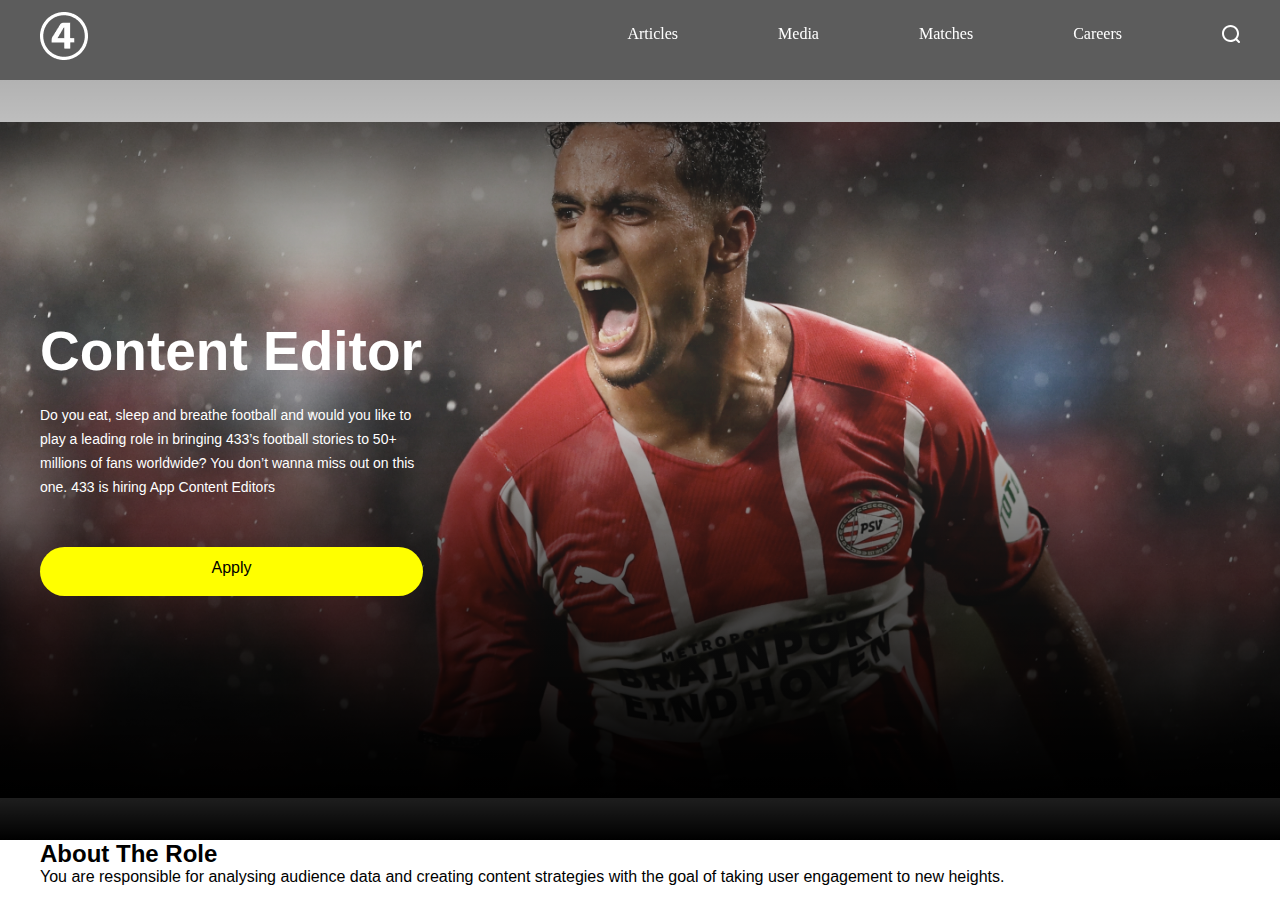
==== index.html @ 7108ecec "Add files via upload" ====
<!DOCTYPE html>
<html lang="en">
<head>
    <meta charset="UTF-8">
    <meta http-equiv="X-UA-Compatible" content="IE=edge">
    <meta name="viewport" content="width=device-width, initial-scale=1.0">
    <title>433 Content Creator Position</title>
    <link rel="stylesheet" href="style.css">
</head>
<body>

    <div class="search-box">
        <input type="text" placeholder="Search here...">
    </div>
    
    <div class="nav-container">
        <div class="wrapper">
            <nav>
                <div class="logo">
                    <img src="images/Logo.png" alt="">
                </div>

                <ul class="nav-items">
                    <li>
                        <a href="#">Articles</a>
                    </li>
                    <li>
                        <a href="#">Media</a>
                    </li>
                    <li>
                        <a href="#">Matches</a>
                    </li>
                    <li>
                        <a href="#">Careers</a>
                    </li>
                    <li>
                        <a class="nav-btn-container" href="#">
                            <img class="search-btn" src="images/search icon.svg" alt="">
                        </a>
                    </li>
                </ul>
            </nav>
        </div>
    </div>

    <div class="header-container">
        <div class="wrapper">
            <head>
                <div class="hero-content">
                    <h1>Content Editor</h1>
                    <p>
                        Do you eat, sleep and breathe football and would you like to
                         play a leading role in bringing 433’s football stories to 50+ millions of
                          fans worldwide? You don’t wanna miss out on this one.
                           433 is hiring App Content Editors
                    </p>
                    <a href="#">
                        Apply
                    </a>
                </div>
                
            </head>
        </div>
    </div>

    <div class="about-contaier">
        <div class="wrapper">
            <head>
                <div class="about-content">
                    <h2>About The Role</h2>
                    <p>You are responsible for analysing audience data and creating content strategies with the goal of taking user engagement to new heights.</p>
                </div>
            </head>
        </div>

    </div>
    <script src="main.js"></script>
</body>
</html>
---- style.css ----
*   {
    box-sizing: border-box;
    margin: 0;
}

body {
    font-family: 'Poppins', sans-serif;
}

/* Navigation */

.nav-container {
    background: rgba(0, 0, 0, 0.64);
    backdrop-filter: blur(20px);
    height: 80px;
}

.wrapper {
    width: 1200px;
    margin: 0 auto;
}

nav {
display: flex;
align-items: center;
justify-content: space-between;
height: 72px;
}

nav ul {
    display: flex;

}

nav .logo {
    width: 48px;
    height: 48px;
}

.nav-items li {
    list-style: none;
    margin-right: 100px;
}

.nav-items li:nth-last-of-type(1) {
    margin: 0;
}

.nav-items li a {
    color: #FFFFFF;
    font-size: 16px;
    font-family: 'Poppins';
    text-decoration: none;
}

/*Header */

.header-container {
    background: linear-gradient(180deg, rgba(0, 0, 0, 0.3) 0%, rgba(0, 0, 0, 0) 36.46%, rgba(0, 0, 0, 0.58) 80.21%, #000000 100%), url(images/Hero\ Background.png);
    background-repeat: no-repeat;
    background-position: center;
    background-size: contain;
    display: flex;
    height: 760px;
    align-items: center;

}

.header-container {
    display:flex ;
    align-items: center;
    justify-content: space-between;
}

.hero-content h1 {
    color: #FFFFFF;
    font-weight: 800;
    font-size: 55px;
    line-height: 100%; 
    margin-bottom: 24px ;
}

.hero-content p {
    font-size: 14px;
    line-height: 24px;
    color: #FFFFFF;
    width: 392px;
    margin-bottom: 48px ;
}

.hero-content a {
    color: #000000;
    font-size: 16px;
    text-decoration: none;
    text-align: center;
    background: #FFFF00;
    border-radius: 64px;
    padding: 12px 48px;
    display: inline-block;
    transition: 300ms;
    width: 383px;
    height: 49px;
}

.hero-content a:hover {
    transform: translateY(-8px) ;
}

/* Hidden Items */

.search-box {
    display: none;
}
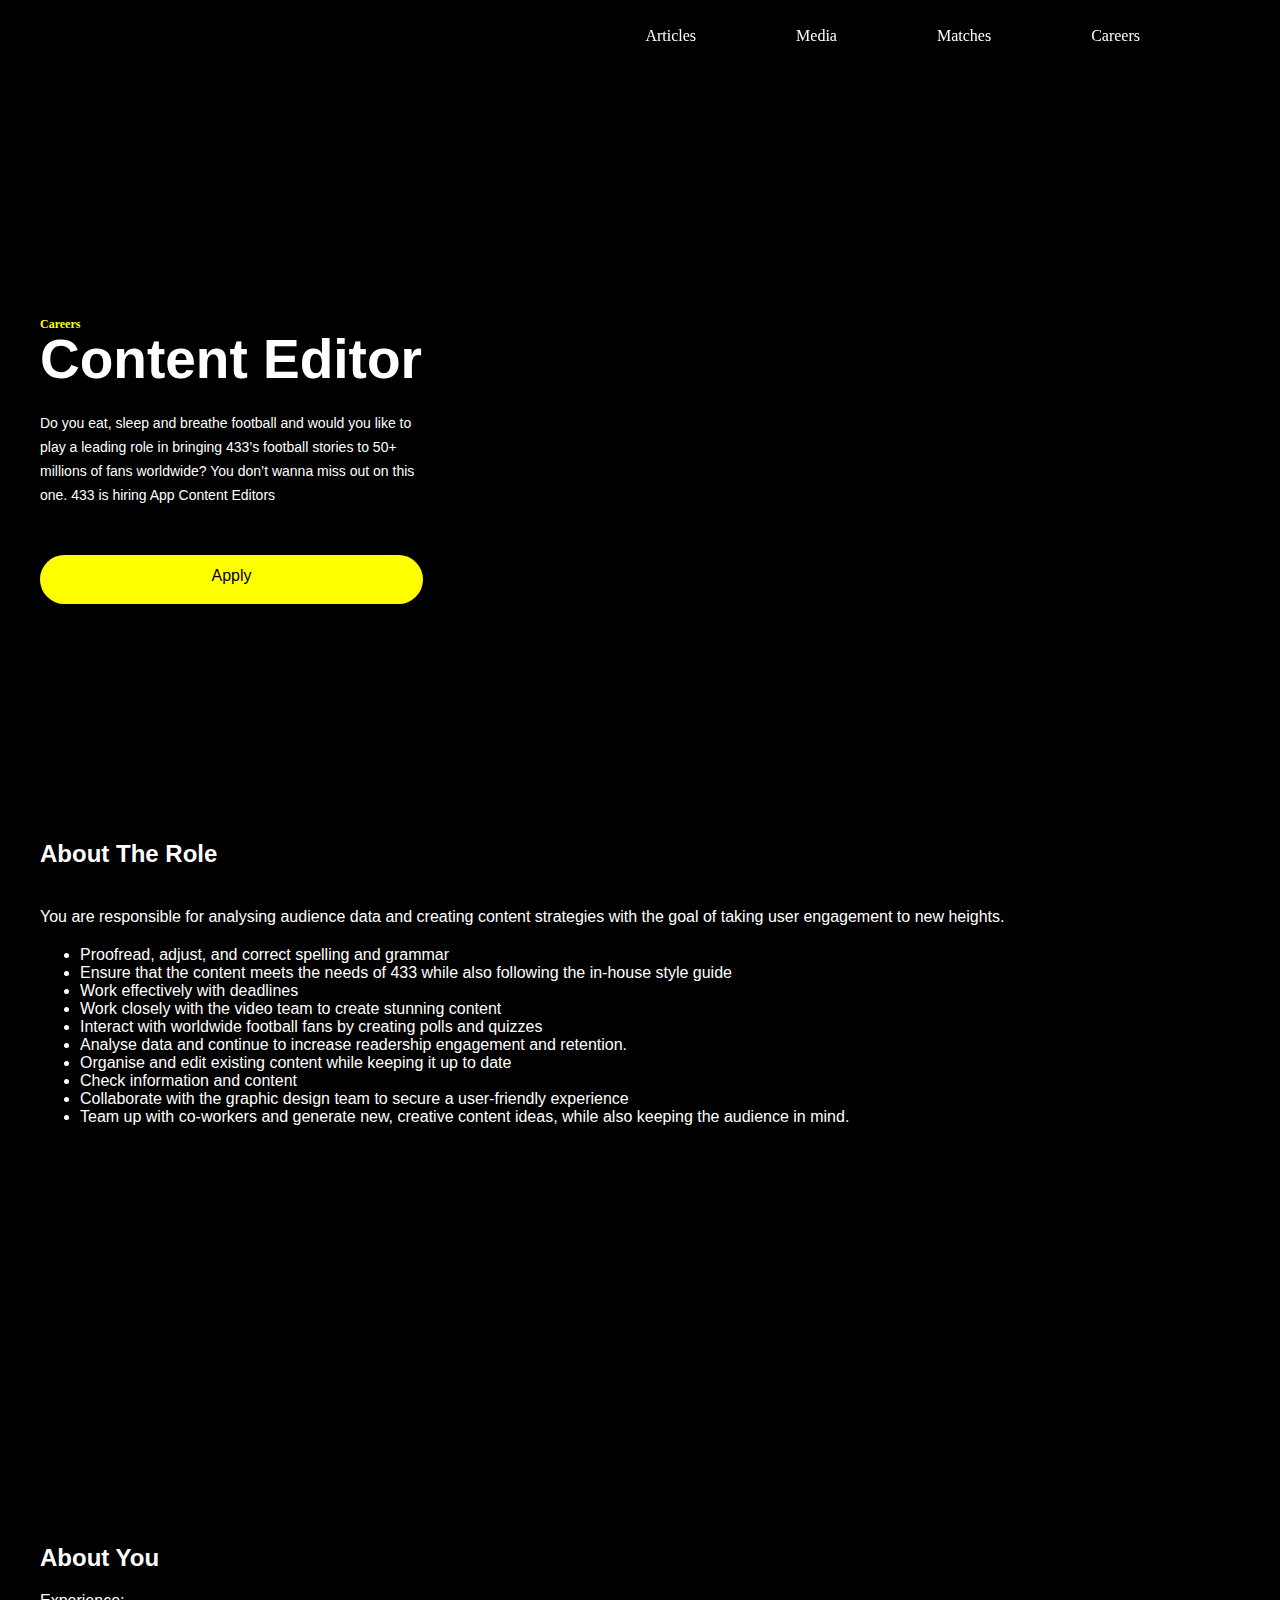
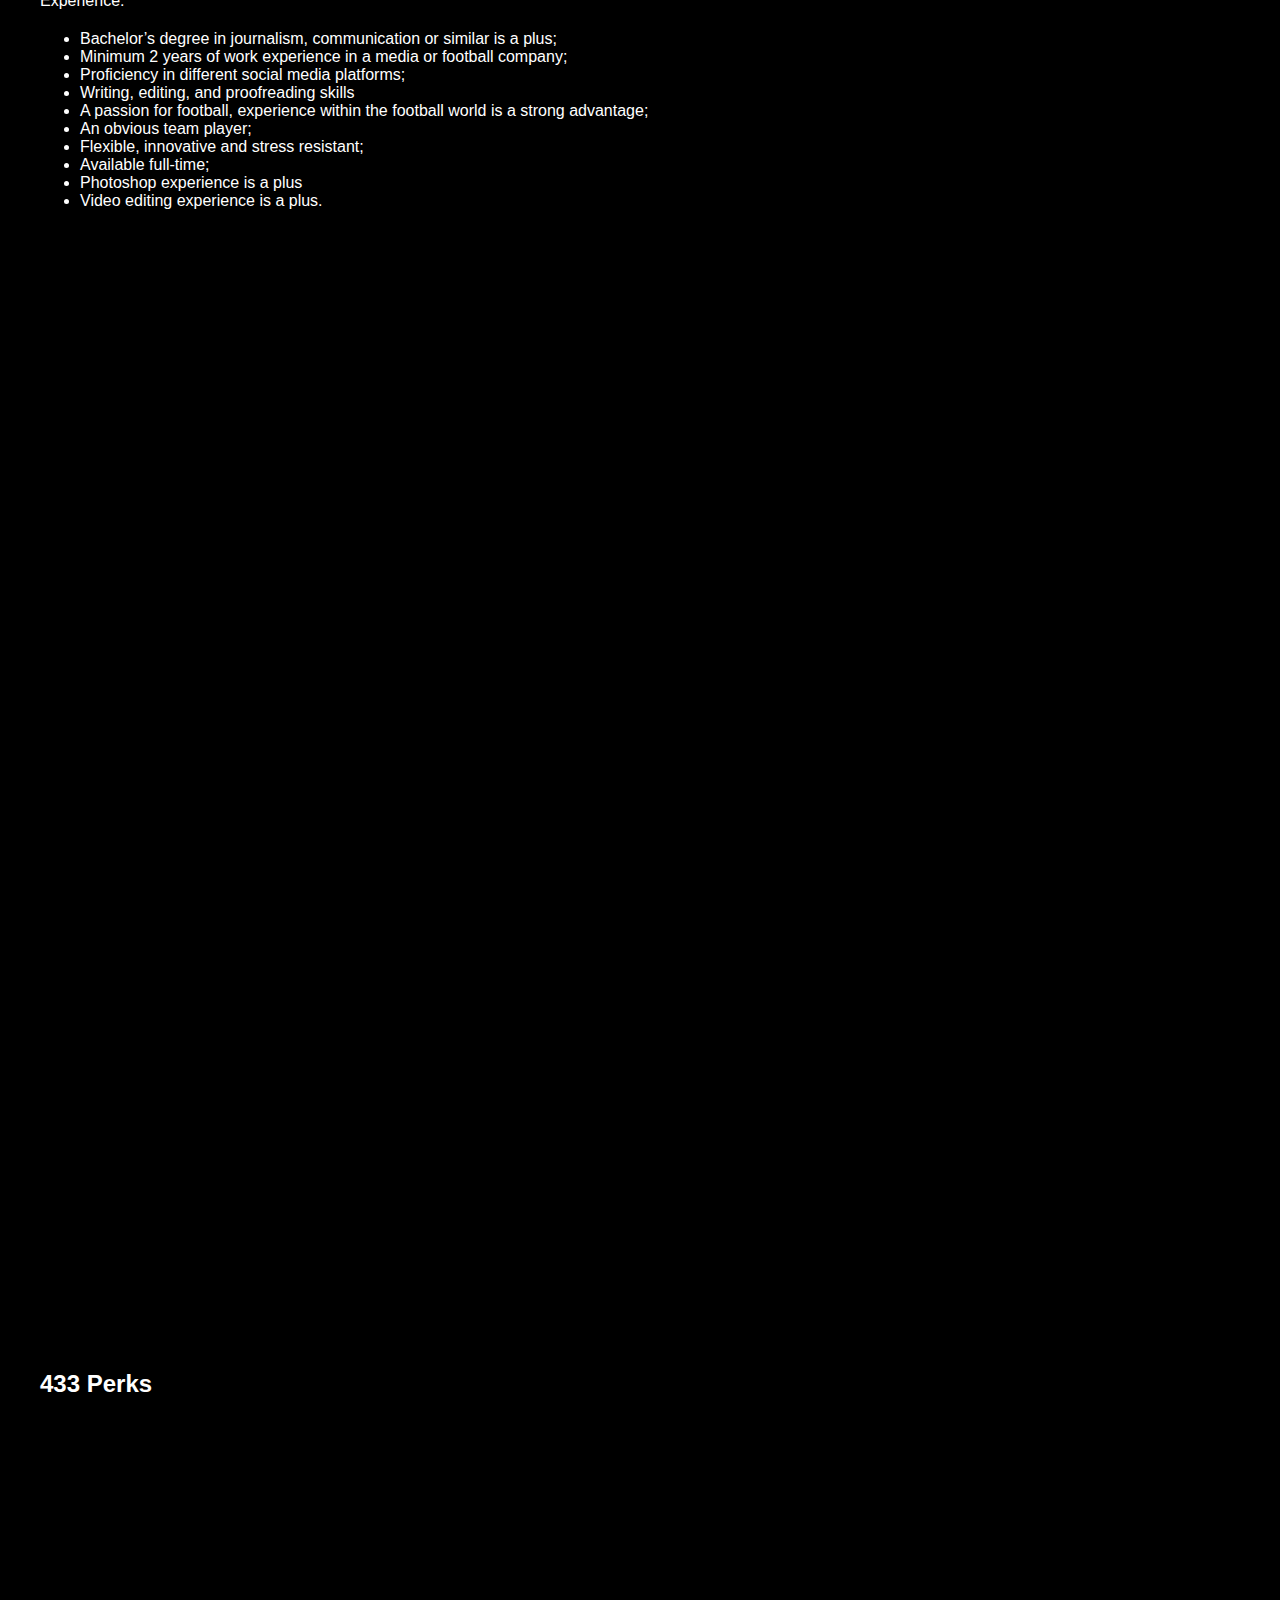
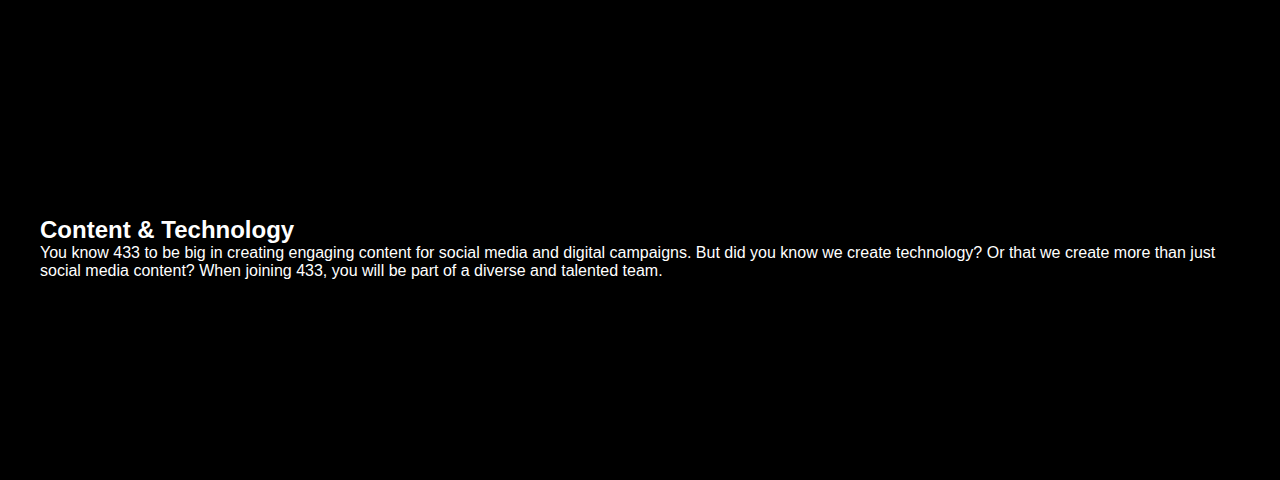
==== commit 71c88aae: "Add files via upload" ====
--- a/index.html
+++ b/index.html
@@ -18,6 +18,7 @@
             <nav>
                 <div class="logo">
                     <img src="images/Logo.png" alt="">
+                    
                 </div>
 
                 <ul class="nav-items">
@@ -31,7 +32,7 @@
                         <a href="#">Matches</a>
                     </li>
                     <li>
-                        <a href="#">Careers</a>
+                        <a href="https://by433.recruitee.com/">Careers</a>
                     </li>
                     <li>
                         <a class="nav-btn-container" href="#">
@@ -47,6 +48,7 @@
         <div class="wrapper">
             <head>
                 <div class="hero-content">
+                    <h2>Careers</h2>
                     <h1>Content Editor</h1>
                     <p>
                         Do you eat, sleep and breathe football and would you like to
@@ -69,11 +71,76 @@
                 <div class="about-content">
                     <h2>About The Role</h2>
                     <p>You are responsible for analysing audience data and creating content strategies with the goal of taking user engagement to new heights.</p>
+                    <ul>
+                        <li>Proofread, adjust, and correct spelling and grammar</li>
+                        <li>Ensure that the content meets the needs of 433 while also following the in-house style guide</li>
+                        <li>Work effectively with deadlines</li>
+                        <li>Work closely with the video team to create stunning content</li>
+                        <li>Interact with worldwide football fans by creating polls and quizzes</li>
+                        <li>Analyse data and continue to increase readership engagement and retention.</li>
+                        <li>Organise and edit existing content while keeping it up to date</li>
+                        <li>Check information and content</li>
+                        <li>Collaborate with the graphic design team to secure a user-friendly experience</li>
+                        <li>Team up with co-workers and generate new, creative content ideas, while also keeping the audience in mind.</li>
+                    </ul>
+
                 </div>
             </head>
         </div>
+    </div>
 
+    <div class="picture-container">
+        <div class="wrapper">
+            <div class="picture1">
+                <img src="images/Group 39.png" alt="">
+            </div>
+        </div>
     </div>
+
+    <div class="aboutyou-container">
+        <div class="wrapper">
+            <head>
+                <div class="aboutyou-content">
+                    <h2>About You</h2>
+                    <p>Experience: </p>
+                    <ul>
+                        <li>Bachelor’s degree in journalism, communication or similar is a plus;</li>
+                        <li>Minimum 2 years of work experience in a media or football company;</li>
+                        <li>Proficiency in different social media platforms;</li>
+                        <li>Writing, editing, and proofreading skills</li>
+                        <li>A passion for football, experience within the football world is a strong advantage;</li>
+                        <li>An obvious team player;</li>
+                        <li>Flexible, innovative and stress resistant;</li>
+                        <li>Available full-time;</li>
+                        <li>Photoshop experience is a plus</li>
+                        <li>Video editing experience is a plus.</li>
+                    </ul>
+                </div>
+            </head>
+        </div>
+    </div>
+
+    <div class="picture-container2"> </div>
+
+    <div class="perks-container">
+       <div class="wrapper">
+        <div class="perks-content">
+            <h2>433 Perks</h2>
+        </div>
+
+        <img src="images/perks.png" alt="">
+       </div>
+    </div>
+
+    <div class="technology-container">
+        <div class="wrapper">
+         <div class="technology-content">
+             <h2>Content & Technology</h2>
+             <p>You know 433 to be big in creating engaging content for social media and digital campaigns. But did you know we create technology? Or that we create more than just social media content? When joining 433, you will be part of a diverse and talented team.</p>
+         </div>
+        </div>
+     </div>
+
     <script src="main.js"></script>
 </body>
 </html>--- a/style.css
+++ b/style.css
@@ -5,6 +5,7 @@
 
 body {
     font-family: 'Poppins', sans-serif;
+    background-color: #000000;
 }
 
 /* Navigation */
@@ -18,6 +19,7 @@
 .wrapper {
     width: 1200px;
     margin: 0 auto;
+    align-items: center;
 }
 
 nav {
@@ -87,6 +89,19 @@
     width: 392px;
     margin-bottom: 48px ;
 }
+
+.hero-content h2 {
+    font-family: 'Poppins';
+    font-style: normal;
+    font-weight: 700;
+    font-size: 12px;
+    line-height: 16px;
+    color: #FFFF00;
+    flex: none;
+    order: 1;
+    align-self: stretch;
+}
+
 
 .hero-content a {
     color: #000000;
@@ -112,3 +127,96 @@
     display: none;
 }
 
+/* About section */
+
+.about-content {
+    align-items: center;
+    color: #FFFFFF;
+    flex: none;
+    order: 1;
+    align-self: stretch;
+}
+
+.about-content h2{
+    margin-bottom: 40px;
+    margin: top 20px; ;
+}
+
+.about-content p{
+    margin-bottom: 20px;
+}
+
+.about-content ul{
+    margin-bottom: 200px;
+}
+
+/* Pictures */
+
+.picture-container{
+    background-color: #000000;
+}
+.picture-container picture1{
+    position: absolute;
+    left: 222px;
+    top: 1620px;
+    border-radius: 10px;
+    margin-top: 400px;
+    align-items: center;
+    margin-bottom: 400px;
+}
+
+.picture-container2 {
+    background: linear-gradient(180deg, rgba(0, 0, 0, 0.3) 0%, rgba(0, 0, 0, 0) 36.46%, rgba(0, 0, 0, 0.58) 80.21%, #000000 100%), url(images/weare433.png);
+    background-repeat: no-repeat;
+    background-position: center;
+    background-size: contain;
+    display: flex;
+    height: 760px;
+    align-items: center;
+
+}
+
+
+/* About You section */
+
+.aboutyou-content {
+    margin-top: 200px;
+    align-items: center;
+    color: #FFFFFF;
+    flex: none;
+    order: 1;
+    align-self: stretch;
+    margin-bottom: 200px;
+}
+
+.aboutyou-content h2 {
+    margin-bottom: 20px;
+
+}
+
+.aboutyou-content p{
+    margin-bottom: 20px;
+
+}
+
+/* 433 Perks section */
+
+.perks-content {
+    align-items: center;
+    color: #FFFFFF;
+    margin-top: 200px;
+    flex: none;
+    margin-bottom: 200px;
+}
+
+/* 433 Perks section */
+
+.technology-content {
+    margin-top: 200px;
+    align-items: center;
+    color: #FFFFFF;
+    flex: none;
+    order: 1;
+    align-self: stretch;
+    margin-bottom: 200px;
+}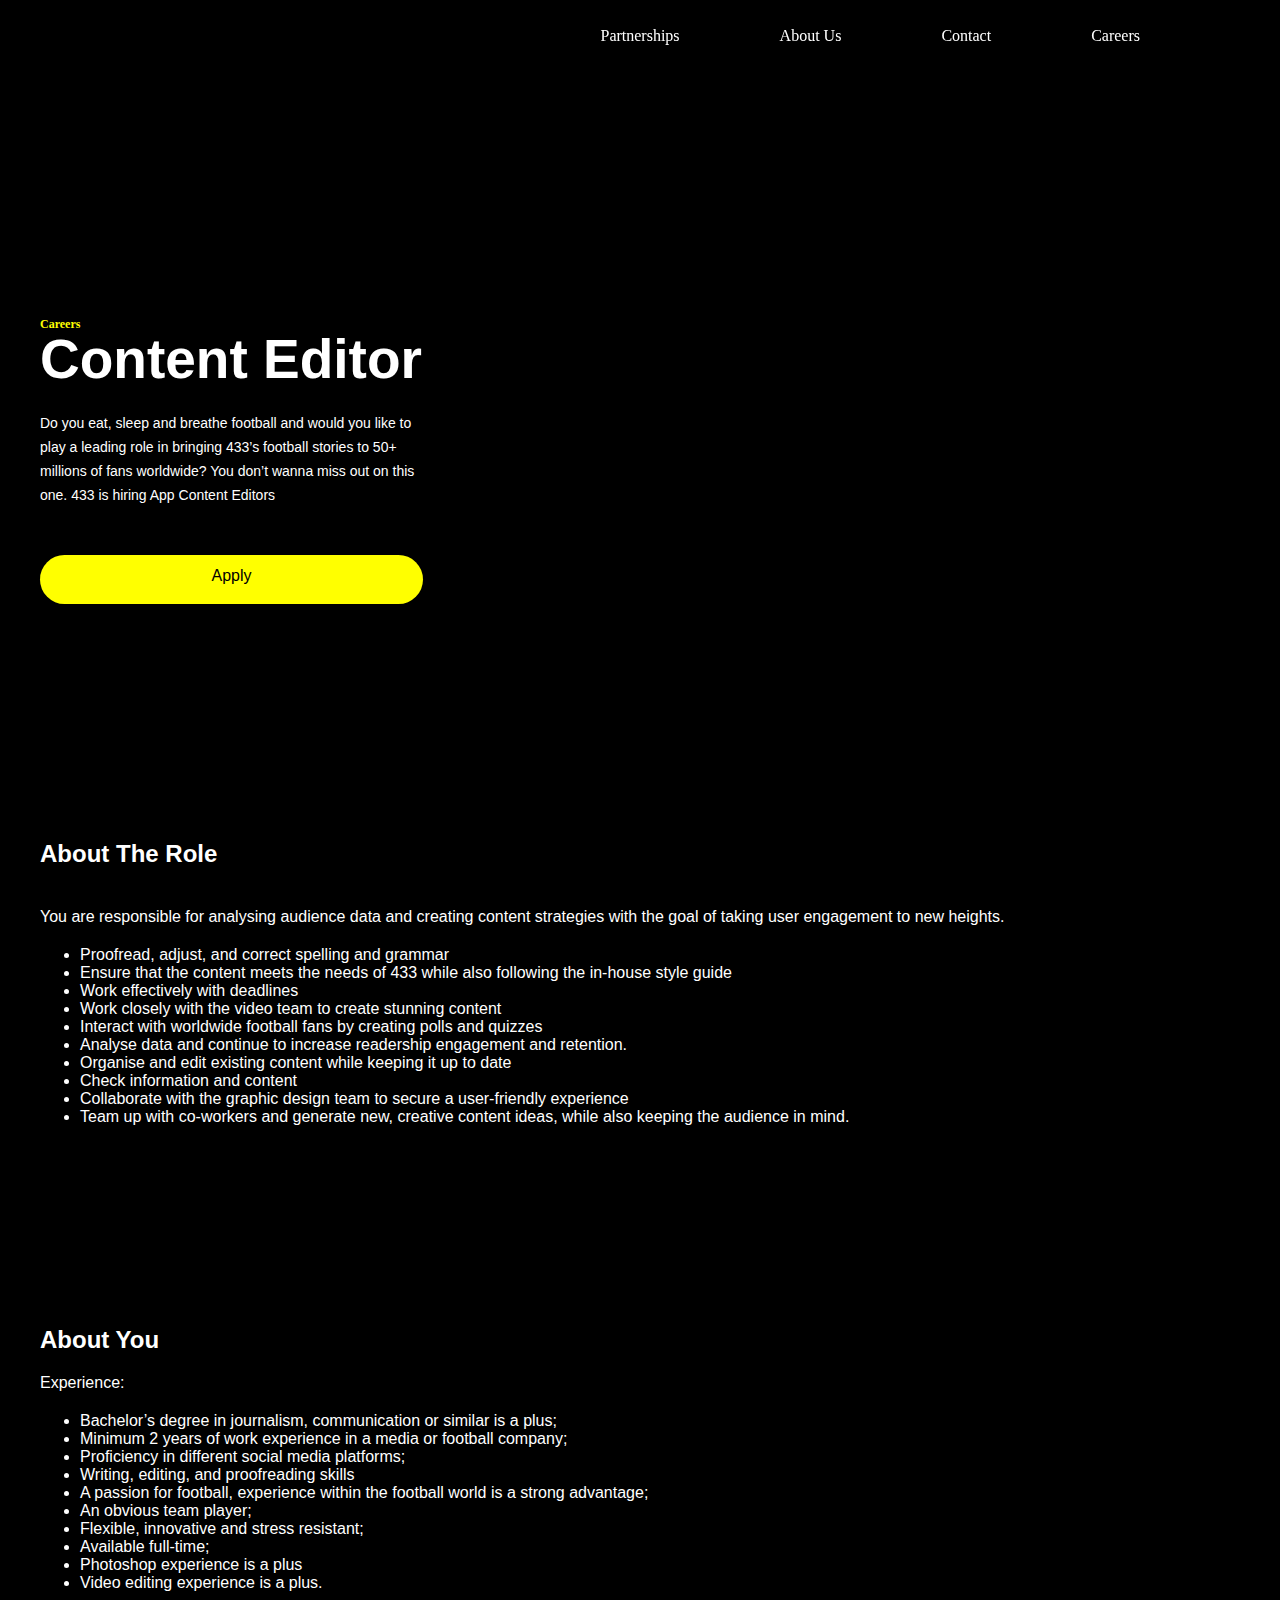
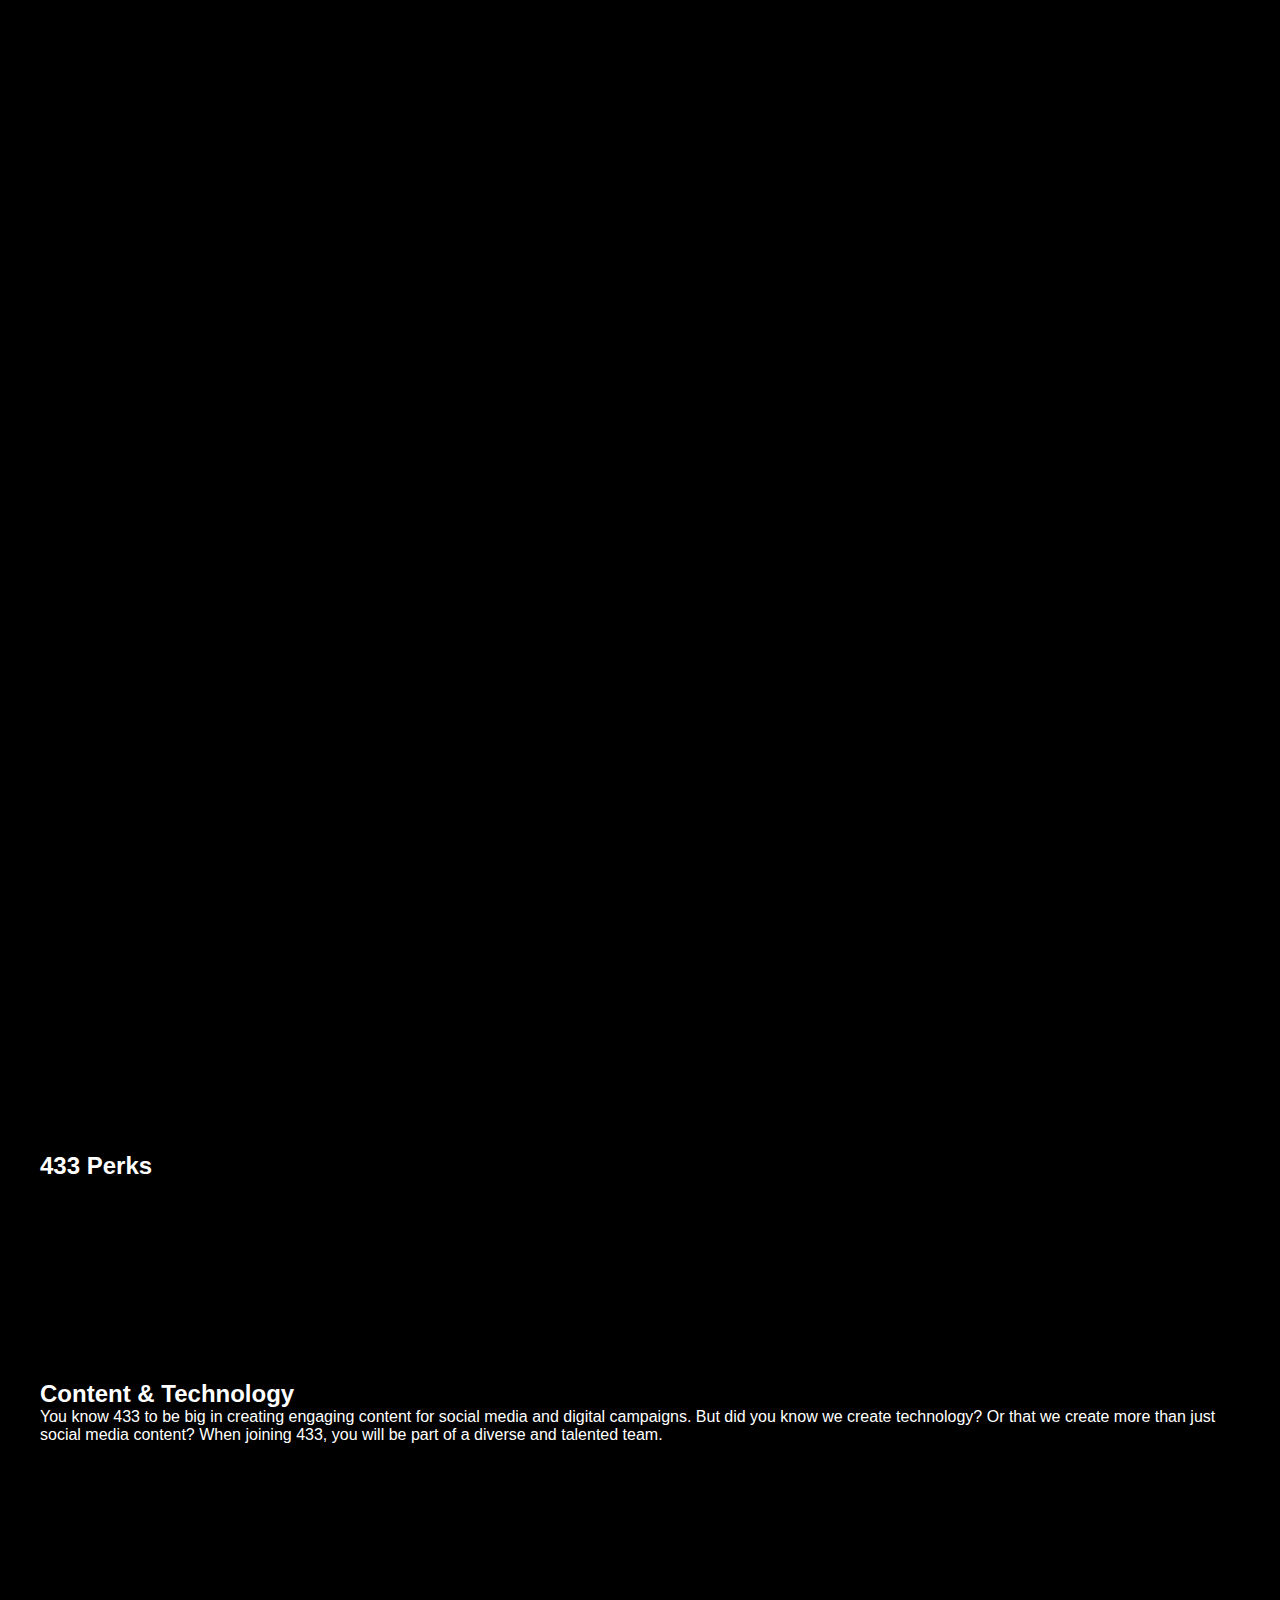
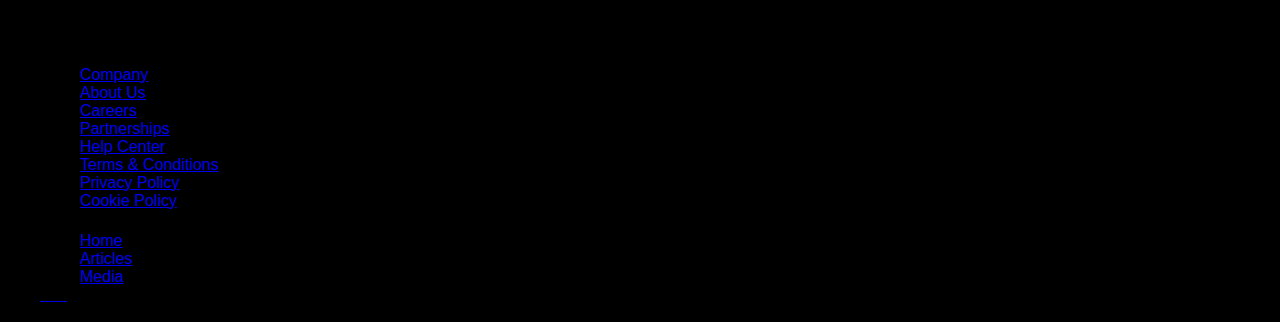
==== commit 3b3e0bde: "Update index.html" ====
--- a/index.html
+++ b/index.html
@@ -23,13 +23,13 @@
 
                 <ul class="nav-items">
                     <li>
-                        <a href="#">Articles</a>
-                    </li>
-                    <li>
-                        <a href="#">Media</a>
-                    </li>
-                    <li>
-                        <a href="#">Matches</a>
+                        <a href="https://www.433football.com/pages/puma">Partnerships</a>
+                    </li>
+                    <li>
+                        <a href="https://www.433football.com/pages/about-us">About Us</a>
+                    </li>
+                    <li>
+                        <a href="partnerships@by433.com">Contact</a>
                     </li>
                     <li>
                         <a href="https://by433.recruitee.com/">Careers</a>
@@ -56,7 +56,7 @@
                           fans worldwide? You don’t wanna miss out on this one.
                            433 is hiring App Content Editors
                     </p>
-                    <a href="#">
+                    <a href="forms.html">
                         Apply
                     </a>
                 </div>
@@ -89,13 +89,8 @@
         </div>
     </div>
 
-    <div class="picture-container">
-        <div class="wrapper">
-            <div class="picture1">
-                <img src="images/Group 39.png" alt="">
-            </div>
-        </div>
-    </div>
+
+    <div class="picture-container"> </div>
 
     <div class="aboutyou-container">
         <div class="wrapper">
@@ -120,7 +115,7 @@
         </div>
     </div>
 
-    <div class="picture-container2"> </div>
+    <div class="picture-container2"></div>
 
     <div class="perks-container">
        <div class="wrapper">
@@ -128,9 +123,12 @@
             <h2>433 Perks</h2>
         </div>
 
-        <img src="images/perks.png" alt="">
+        
        </div>
     </div>
+
+    <div class="picture-container5"></div>
+       
 
     <div class="technology-container">
         <div class="wrapper">
@@ -141,6 +139,67 @@
         </div>
      </div>
 
+     <footer>
+        <div class="wrapper">
+            <div class="footer-container">
+                <div class="footer-nav">
+                    <h3>433</h3>
+                    <ul>
+                        <li><a href="#">Company</a></li>
+                        <li><a href="#">About Us</a></li>
+                        <li><a href="#">Careers</a></li>
+                        <li><a href="#">Partnerships</a></li>
+                        <li><a href="#">Help Center</a></li>
+                        <li><a href="#">Terms & Conditions</a></li>
+                        <li><a href="#">Privacy Policy</a></li>
+                        <li><a href="#">Cookie Policy</a></li>
+                    </ul>
+                </div>
+
+                <div class="footer-nav">
+                    <h3>Discover</h3>
+                    <ul>
+                        <li><a href="#">Home</a></li>
+                        <li><a href="#">Articles</a></li>
+                        <li><a href="#">Media</a></li>
+                    </ul>
+                </div>
+                
+
+                <div class="footer-nav">
+                    <div class="footer-social">
+                        <a href="#">
+                            <img src="images/instagram icon.png" alt="">
+                        </a>
+                        <a href="#">
+                            <img src="images/facebook icon.png" alt="">
+                        </a>
+                        <a href="#">
+                            <img src="images/youtube icon.png" alt="">
+                        </a>
+                        <a href="#">
+                            <img src="images/twitter icon.png" alt="">
+                        </a>
+                        <a href="#">
+                            <img src="images/tiktok icon.png" alt="">
+                        </a>
+                        <a href="#">
+                            <img src="images/spotify icon.png" alt="">
+                        </a>
+                        <a href="#">
+                            <img src="images/snapchat icon.png" alt="">
+                        </a>
+                    </div>
+
+                    <p></p>
+                </div>
+
+            </div>
+        </div>
+
+        <p class="copyright">Copyright © 2022 433 B.V.</p>
+     </footer>
+
     <script src="main.js"></script>
 </body>
-</html>+</html>
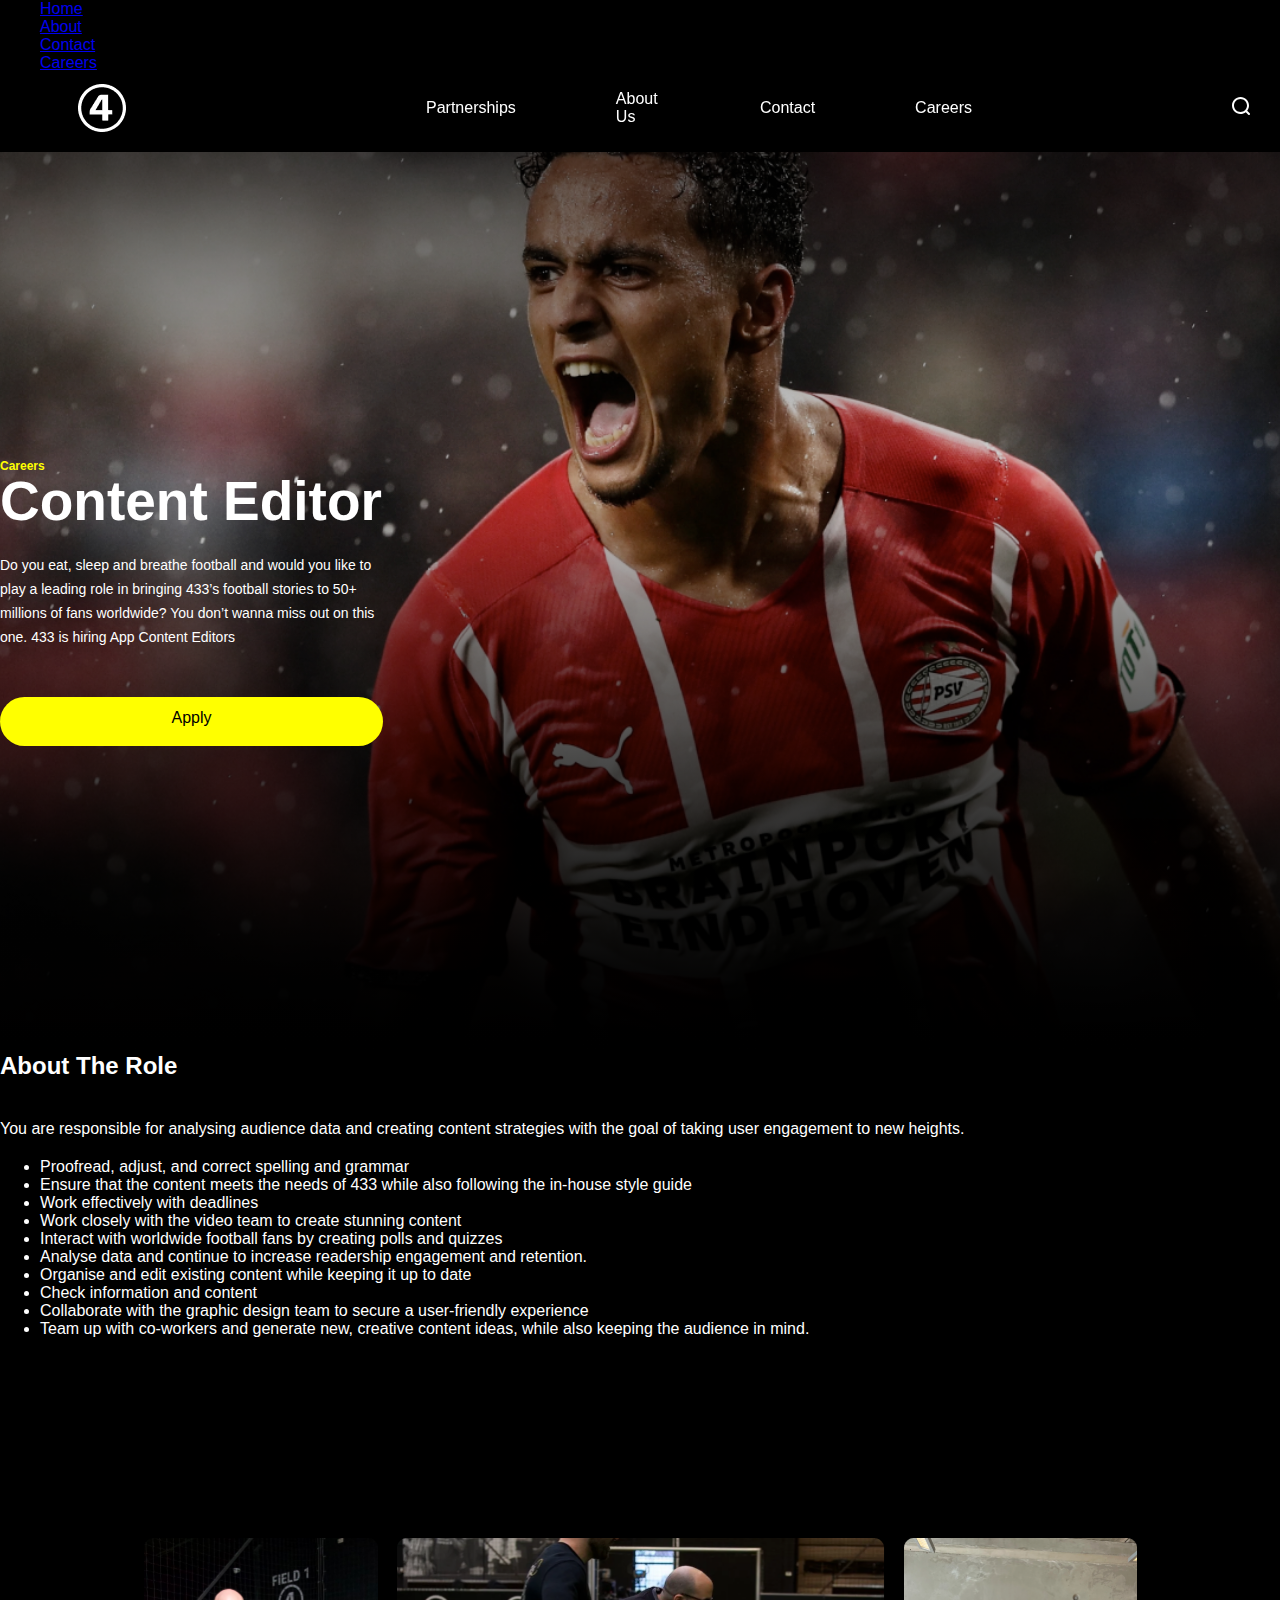
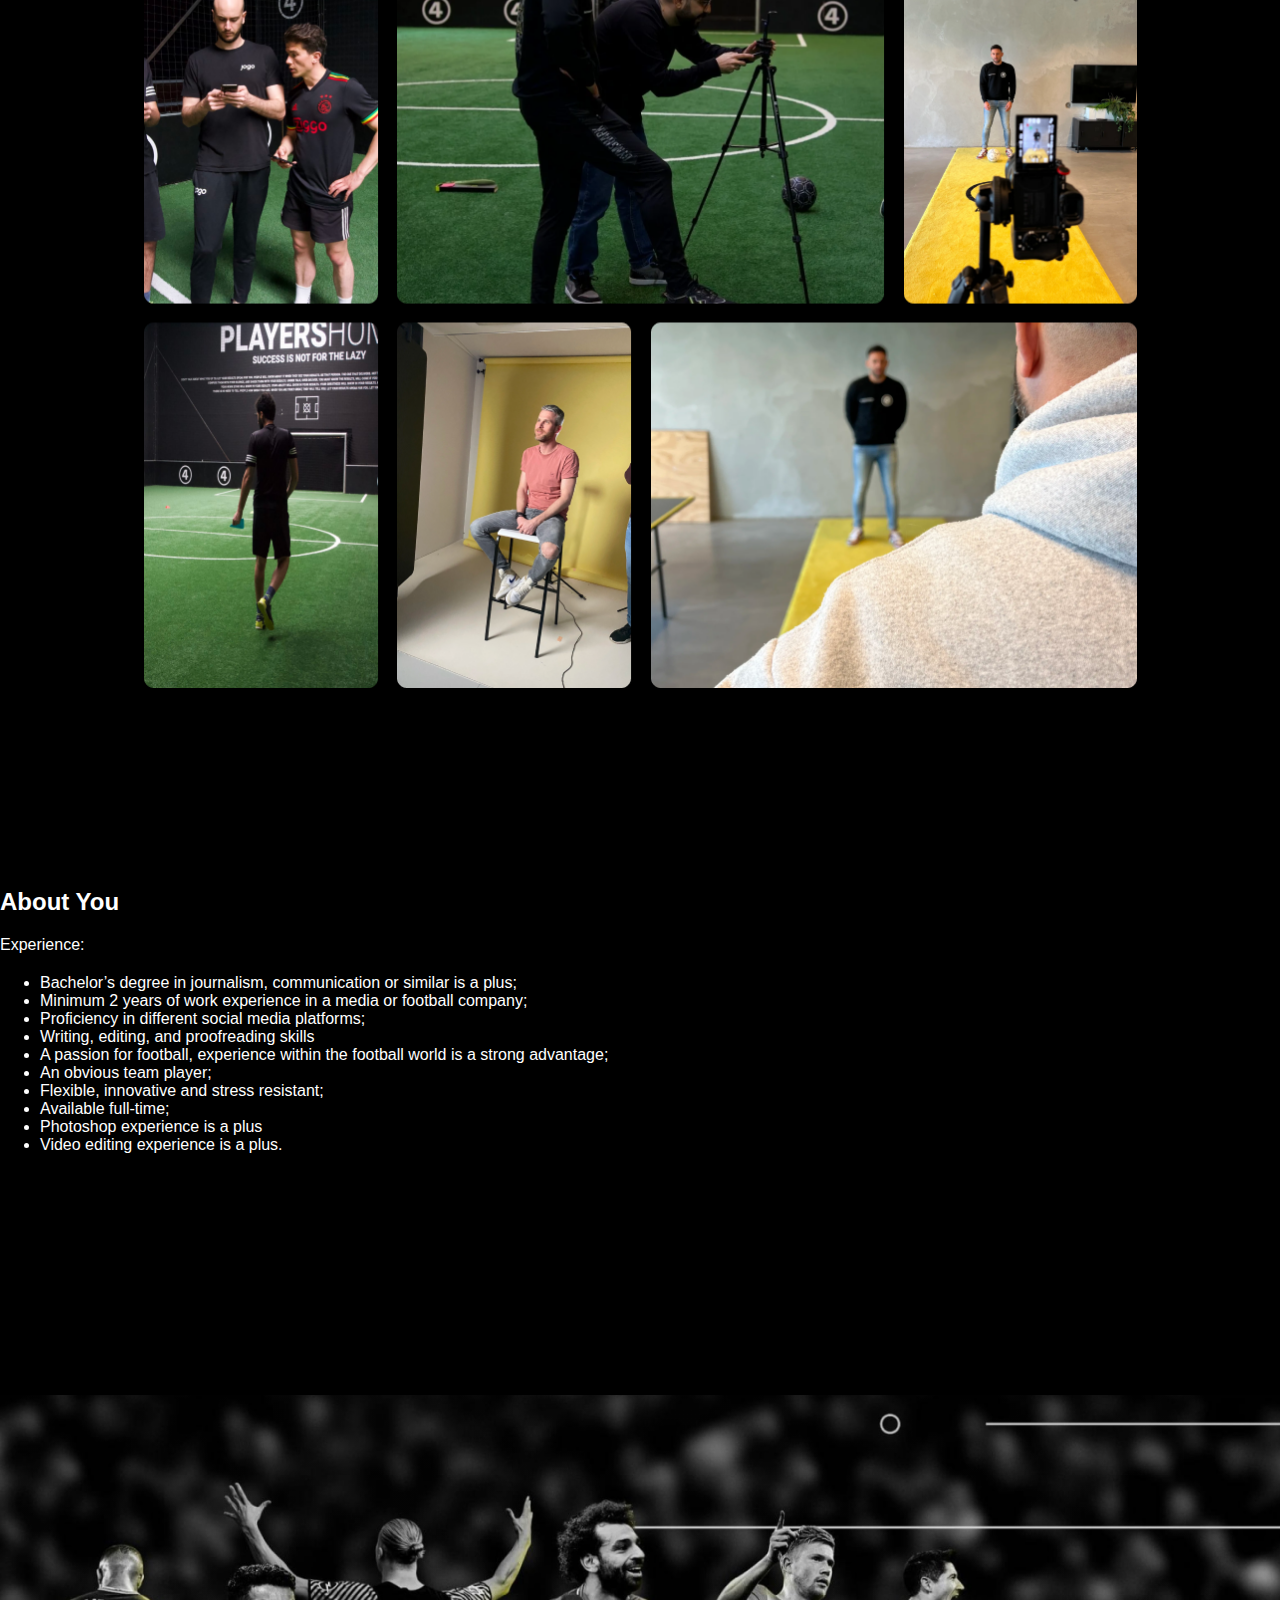
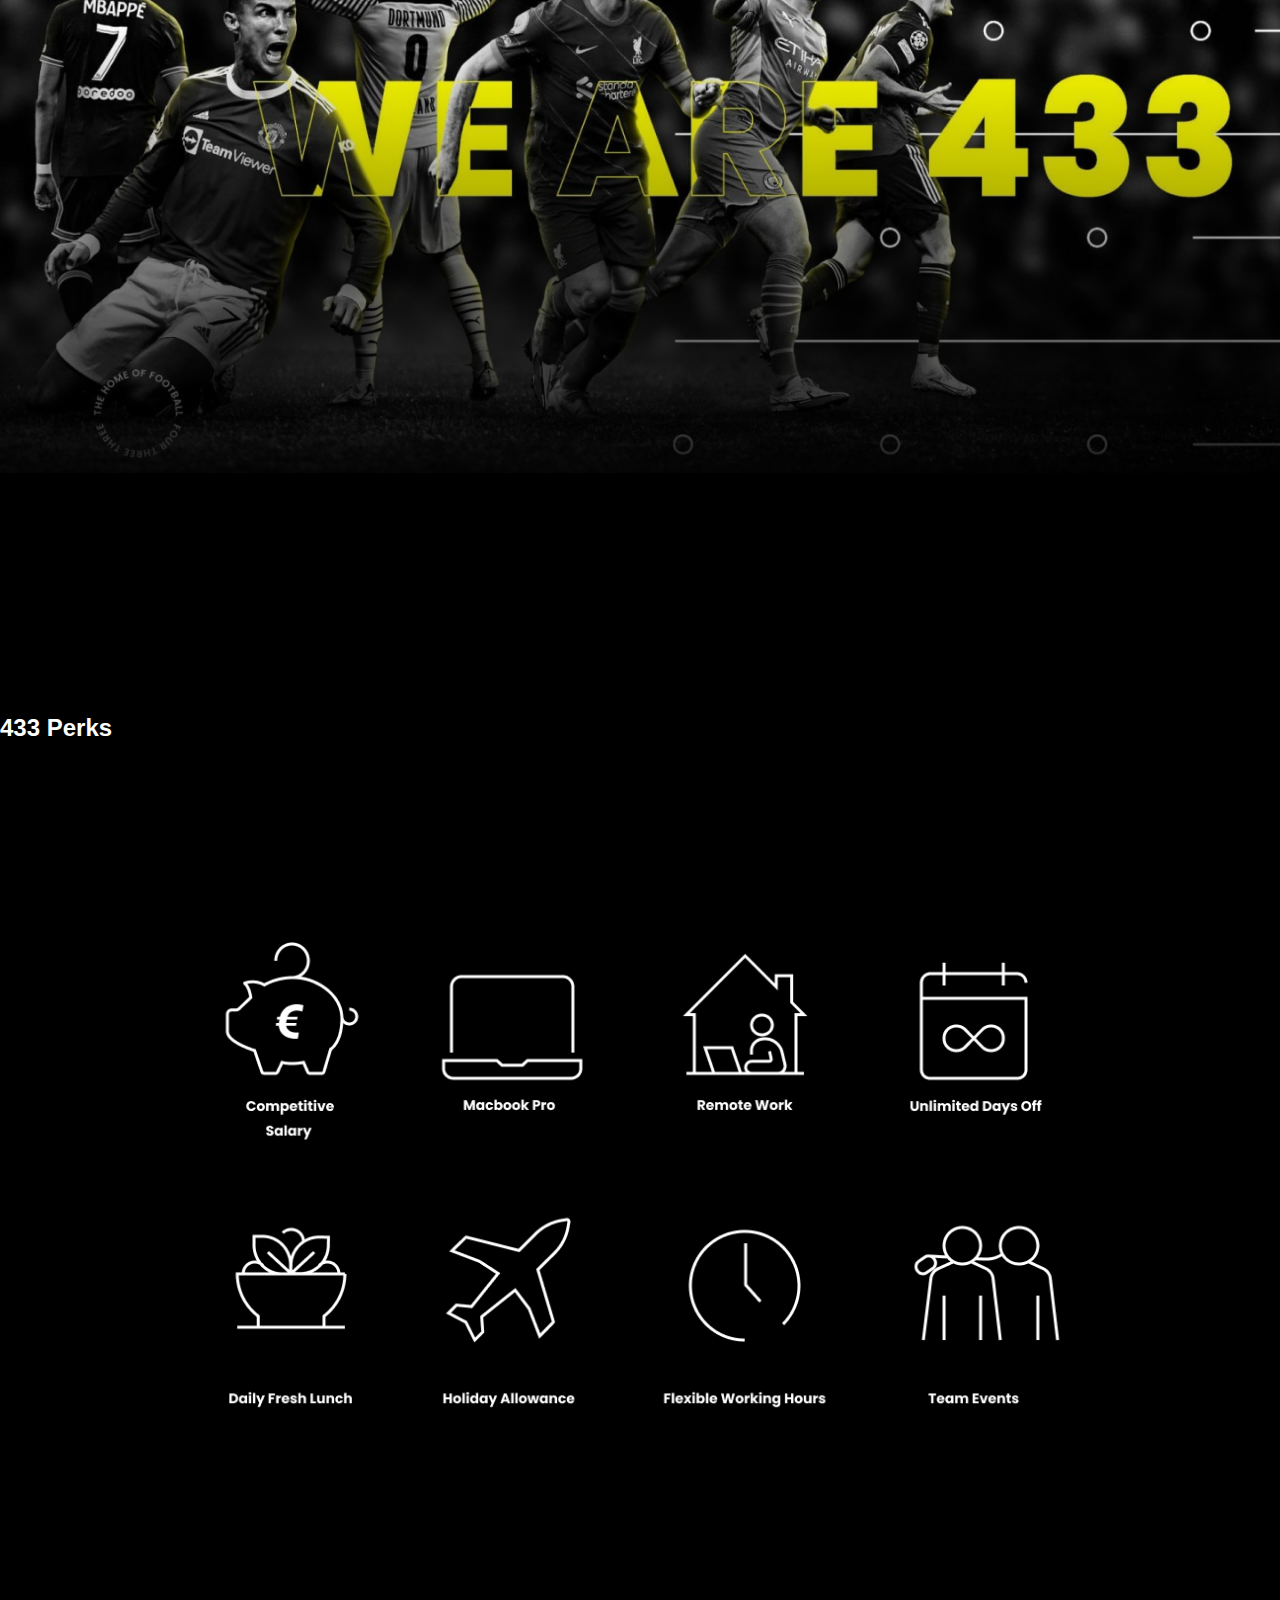
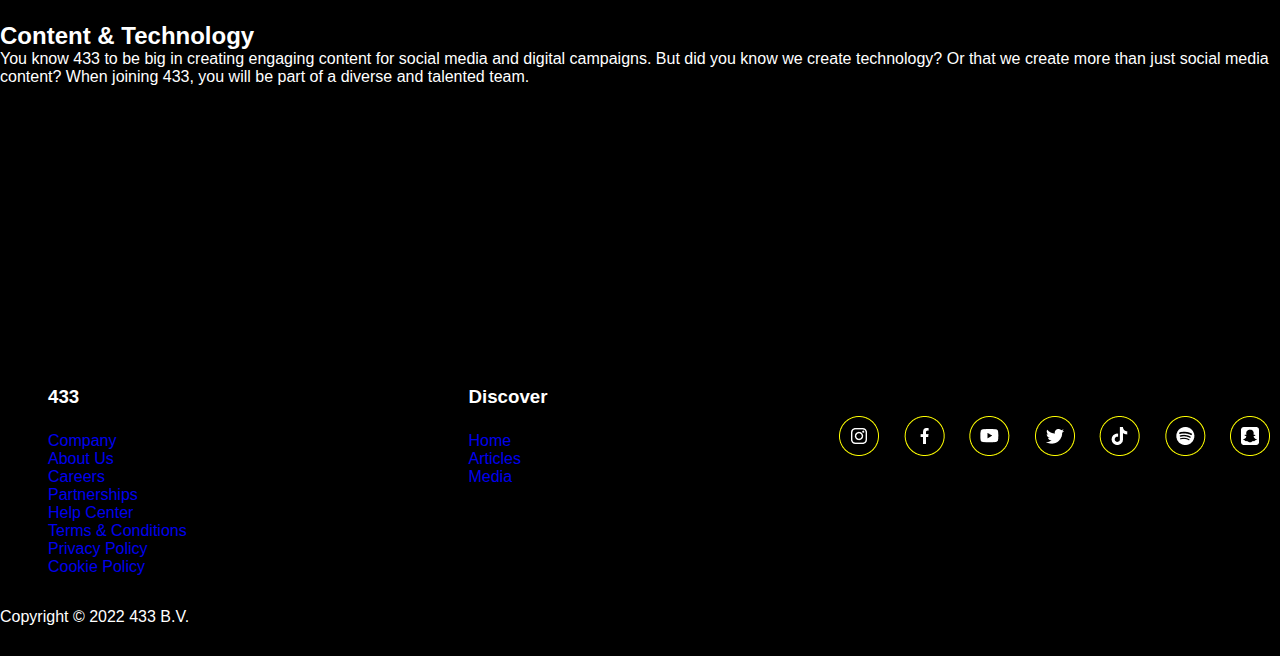
==== commit 85652002: "Update index.html" ====
--- a/index.html
+++ b/index.html
@@ -8,12 +8,32 @@
     <link rel="stylesheet" href="style.css">
 </head>
 <body>
+   
+    <div class="burgermenu">
+        <div class="wrapperburger">
+            <div class="containerburger">
+                <div class="menulogo"></div>
+                <div class="menulogo"></div>
+                <div class="menulogo"></div>
+            </div>
+        </div>
+    
+        <ul class="menuburger">
+            <li><a href="#">Home</a></li>
+            <li><a href="#">About</a></li>
+            <li><a href="#">Contact</a></li>
+            <li><a href="#">Careers</a></li>
+        </ul>
+        
+    </div>
 
     <div class="search-box">
         <input type="text" placeholder="Search here...">
     </div>
     
+   
     <div class="nav-container">
+        
         <div class="wrapper">
             <nav>
                 <div class="logo">
@@ -33,19 +53,20 @@
                     </li>
                     <li>
                         <a href="https://by433.recruitee.com/">Careers</a>
-                    </li>
-                    <li>
-                        <a class="nav-btn-container" href="#">
-                            <img class="search-btn" src="images/search icon.svg" alt="">
-                        </a>
-                    </li>
+                
                 </ul>
+            </li>
+            <div>
+                <a class="nav-btn-container" href="#">
+                    <img class="search-btn" src="images/search icon.svg" alt="">
+                </a>
+            </div>
             </nav>
         </div>
     </div>
 
     <div class="header-container">
-        <div class="wrapper">
+        <div class="wrapper1">
             <head>
                 <div class="hero-content">
                     <h2>Careers</h2>
@@ -66,7 +87,7 @@
     </div>
 
     <div class="about-contaier">
-        <div class="wrapper">
+        <div class="wrapper1">
             <head>
                 <div class="about-content">
                     <h2>About The Role</h2>
@@ -93,7 +114,7 @@
     <div class="picture-container"> </div>
 
     <div class="aboutyou-container">
-        <div class="wrapper">
+        <div class="wrapper1">
             <head>
                 <div class="aboutyou-content">
                     <h2>About You</h2>
@@ -118,7 +139,7 @@
     <div class="picture-container2"></div>
 
     <div class="perks-container">
-       <div class="wrapper">
+       <div class="wrapper1">
         <div class="perks-content">
             <h2>433 Perks</h2>
         </div>
@@ -131,7 +152,7 @@
        
 
     <div class="technology-container">
-        <div class="wrapper">
+        <div class="wrapper1">
          <div class="technology-content">
              <h2>Content & Technology</h2>
              <p>You know 433 to be big in creating engaging content for social media and digital campaigns. But did you know we create technology? Or that we create more than just social media content? When joining 433, you will be part of a diverse and talented team.</p>
--- a/style.css
+++ b/style.css
@@ -6,6 +6,7 @@
 body {
     font-family: 'Poppins', sans-serif;
     background-color: #000000;
+    align-items: center;
 }
 
 /* Navigation */
@@ -17,9 +18,9 @@
 }
 
 .wrapper {
-    width: 1200px;
-    margin: 0 auto;
-    align-items: center;
+   margin: 0 auto;
+   width:100%;
+   padding-left: 3rem;
 }
 
 nav {
@@ -27,10 +28,13 @@
 align-items: center;
 justify-content: space-between;
 height: 72px;
+align-content: center;
+padding: 20px 30px ;
 }
 
 nav ul {
     display: flex;
+    width: 50%;
 
 }
 
@@ -39,9 +43,11 @@
     height: 48px;
 }
 
+
 .nav-items li {
     list-style: none;
     margin-right: 100px;
+    align-content: center;
 }
 
 .nav-items li:nth-last-of-type(1) {
@@ -51,7 +57,6 @@
 .nav-items li a {
     color: #FFFFFF;
     font-size: 16px;
-    font-family: 'Poppins';
     text-decoration: none;
 }
 
@@ -61,9 +66,10 @@
     background: linear-gradient(180deg, rgba(0, 0, 0, 0.3) 0%, rgba(0, 0, 0, 0) 36.46%, rgba(0, 0, 0, 0.58) 80.21%, #000000 100%), url(images/Hero\ Background.png);
     background-repeat: no-repeat;
     background-position: center;
-    background-size: contain;
+    background-size: cover;
     display: flex;
-    height: 760px;
+    height: 100vh;
+    width:100%;
     align-items: center;
 
 }
@@ -91,7 +97,6 @@
 }
 
 .hero-content h2 {
-    font-family: 'Poppins';
     font-style: normal;
     font-weight: 700;
     font-size: 12px;
@@ -153,7 +158,13 @@
 /* Pictures */
 
 .picture-container{
-    background-color: #000000;
+    background:  url(images/Group\ 39.png);
+    background-repeat: no-repeat;
+    background-position: center;
+    background-size: contain;
+    height:750px;
+  
+
 }
 .picture-container picture1{
     position: absolute;
@@ -203,11 +214,14 @@
 
 .perks-content {
     align-items: center;
+    align-content: center;
     color: #FFFFFF;
     margin-top: 200px;
-    flex: none;
     margin-bottom: 200px;
-}
+    margin-left: auto;
+}
+
+
 
 /* 433 Perks section */
 
@@ -219,4 +233,365 @@
     order: 1;
     align-self: stretch;
     margin-bottom: 200px;
-}+}
+
+.picture-container5 {
+    background:  url(images/perks.png);
+    background-repeat: no-repeat;
+    background-position: center;
+    background-size: contain;
+    height: 480px;
+    align-items: center;
+
+}
+
+/*Footer */
+
+footer {
+    margin-top: 100px;
+    padding-bottom: 30px;
+    color: #FFFFFF;
+}
+
+footer a{
+    text-decoration: none;
+
+}
+
+footer a:hover{
+    text-decoration: underline;
+}
+
+.footer-container {
+    display: flex;
+    justify-content: space-between;
+    padding: 100px 0 32px 0;
+}
+
+.footer-container ul{
+    margin-top: 24px;
+    padding: 0;
+    list-style: none;
+    
+}
+
+.footer-container ul li{
+    margin-top: 16px 0;
+
+}
+
+.footer-container .footer-social {
+    margin: 30px 0 24px;
+}
+
+.footer-container .footer-social a{
+    text-decoration: none;
+    margin: 0 10px;
+}
+
+.footer-container .footer-nav ul{
+    color: #FFFFFF;
+}
+
+/* progress bar section */
+
+.progressbar-wrapper{
+    width: 100%;
+    display:flex;
+    justify-content: center;
+}
+
+.progressbar{
+    counter-reset: step;
+    margin-top: 20px;
+    align-content: center;
+    display: flow-root;
+    display: flex;
+    align-items: center;
+    width: 50%;
+
+}
+
+.line{
+    width: 200px;
+    height:2px;
+    background-color: #FFFF00;
+
+}
+
+.progressbar .progress-item{
+    list-style-type:none ;
+    float: left;
+    width: 33.33%;
+    position: relative;
+    text-align: center;
+    color: #ddd;
+    border-color: yellow;
+    
+}
+
+.progressbar .progress-item:before{
+    content: counter(step);
+    counter-increment: step;
+    width: 30px;
+    height: 30px;
+    line-height: 30px;
+    border: 1px solid #ddd;
+    display: block;
+    text-align: center;
+    margin: 0 auto 10px auto;
+    border-radius: 50%;
+    background-color: rgb(0, 0, 0);
+}
+
+.progressbar .progress-item:after{
+    content: '';
+    position: absolute;
+    width: 100%;
+    height: 1px;
+    background-color: rgb(0, 0, 0);
+    top: 15px;
+    left: -50%;
+    z-index: -1;
+
+}
+
+.progressbar .progress-item:first-child:after{
+    content: none;
+}
+
+.progressbar .progress-item.active{
+    color: #FFFF00;
+}
+
+
+.progressbar .progress-item:before{
+    border-color: yellow;
+}
+/* Form section */
+
+.form-container {
+    margin-bottom: 200px;
+}
+.form-title{
+    /* margin-top: 40px;
+    font-weight: 800;
+    font-size: 30px;
+    line-height: 60px;
+    align-items: center;
+    text-align: center;
+    letter-spacing: -0.02em;
+    color: #FFFFFF;
+    text-align: center; */
+}
+.form-title h1{
+    color: #FFFFFF;
+    text-align: center;
+    margin:2rem 0 ;
+    width:100%;
+    font-size: 60px;
+
+}
+
+.form-title h1, .hero-title h1{
+    color: #FFFFFF;
+    margin:2rem 0 ;
+    width:100%;
+    font-size: 60px;
+
+}
+
+.form-finish{
+    margin-top: 200px;
+    margin-bottom: 20px;
+    font-weight: 800;
+    font-size: 30px;
+    line-height: 60px;
+    align-items: center;
+    text-align: center;
+    letter-spacing: -0.02em;
+    color: #FFFFFF;
+}
+
+.form-finish p{
+    font-size: 20px;
+    font-weight: 200;
+}
+
+.picture-container4 {
+    background:  url(images/IMAGE.png);
+    background-repeat: no-repeat;
+    background-position: center;
+    background-size: contain;
+    height: 360px;
+    align-items: center;
+    margin-top: auto;
+
+}
+
+label{
+display: block;
+margin-bottom: 0.5rem;
+margin:1rem  0 1rem 0.3rem
+}
+
+
+input{
+margin: 0.5rem 0 ;
+align-items: center;
+flex-direction: row;
+display: flex;
+width: 100%;
+padding: 0.75rem;
+border: 1px solid #404040;
+border-radius: 64px;
+color: white;
+background-color: rgb(175, 175, 175);
+
+}
+
+
+
+.form {
+    width: clamp(320px, 30%,430px);
+    padding: 1.5rem;
+    color: #FFFFFF;
+    align-content: center;
+    margin-left: auto;
+    margin-right: auto
+}
+
+.form-stepactive{
+    margin-top:30px;
+    margin-bottom: 50px;
+    align-items: center;
+   
+}
+
+.input-group{
+    margin: 2rem0;
+}
+
+.btn {
+    margin-top: 24px;
+
+    text-align: center;
+    text-decoration: none;
+    border-radius: 64px;
+    cursor: pointer;
+    width: 100%;
+    display: flex;
+    justify-content: space-between;
+   
+}
+
+.btn a{
+    width:49%
+
+}
+
+ .btn-finish{
+    padding: 0.75rem;
+    display: block;
+    text-align: center;
+    text-decoration: none;
+    border-radius: 64px;
+    cursor: pointer;
+    align-content:center ;
+    background-color: #FFFF00;
+}
+
+.btn-first .btn-next {
+    margin-top: 24px;
+    padding: 0.75rem;
+    display: block;
+    text-align: center;
+    text-decoration: none;
+    border-radius: 64px;
+    cursor: pointer;
+    align-content:center ;
+    background-color: #FFFF00;
+}
+
+.btn .next{
+    color: #000000;
+    border-radius: 64px;
+    margin-top: 24px;
+    padding: 0.75rem;
+    text-decoration: none;
+    display: inline-block;
+    background-color: #FFFF00;
+}
+
+.btn .back{
+    
+    color: #000000;
+    border-radius: 64px;
+    margin-top: 24px;
+    padding: 0.75rem;
+    text-decoration: none;
+    display: inline-block;
+    background-color: #FFFF00;
+}
+
+
+.upload-container{
+    align-content: center;
+    margin-left: 550px;
+    margin-top: 150px;
+    margin-bottom: 0px;
+    align-items: center;
+}
+
+.upload_hide {
+    width: 100%;
+    height: 100%;
+    background-color: red;
+    left: 50%;
+    top: 50%;
+    transform: translate(-50%, -50%);
+    z-index: 5;
+    opacity: 0;
+}
+
+.upload_label {
+    align-items: center;
+    max-width: 800px;
+    max-height: 500px;
+    width: 100%;
+    height: 100%;
+    margin: 20px !important;
+    border: 2px dashed #FFFF00;
+    transform: translate(-50%, -50%);
+    text-align: center;
+    border-radius: 8px;
+   
+}
+
+.choose_file {
+    width: 200px;
+    height: 50px;
+    border: none;
+    background-color: #FFFF00;
+    color: black;
+    border-radius: 26px;
+    margin: 30px auto;
+    pointer-events: none;
+}
+
+
+.drag_text {
+   color: #FFFF00;
+    font-size: 22px;
+    margin: 30px 0 0 0;
+}
+
+.image > img {
+    padding: 40px;
+    width: 80%;
+    height: auto;
+    position: absolute;
+    left: 10%;
+    top: 0;
+}
+
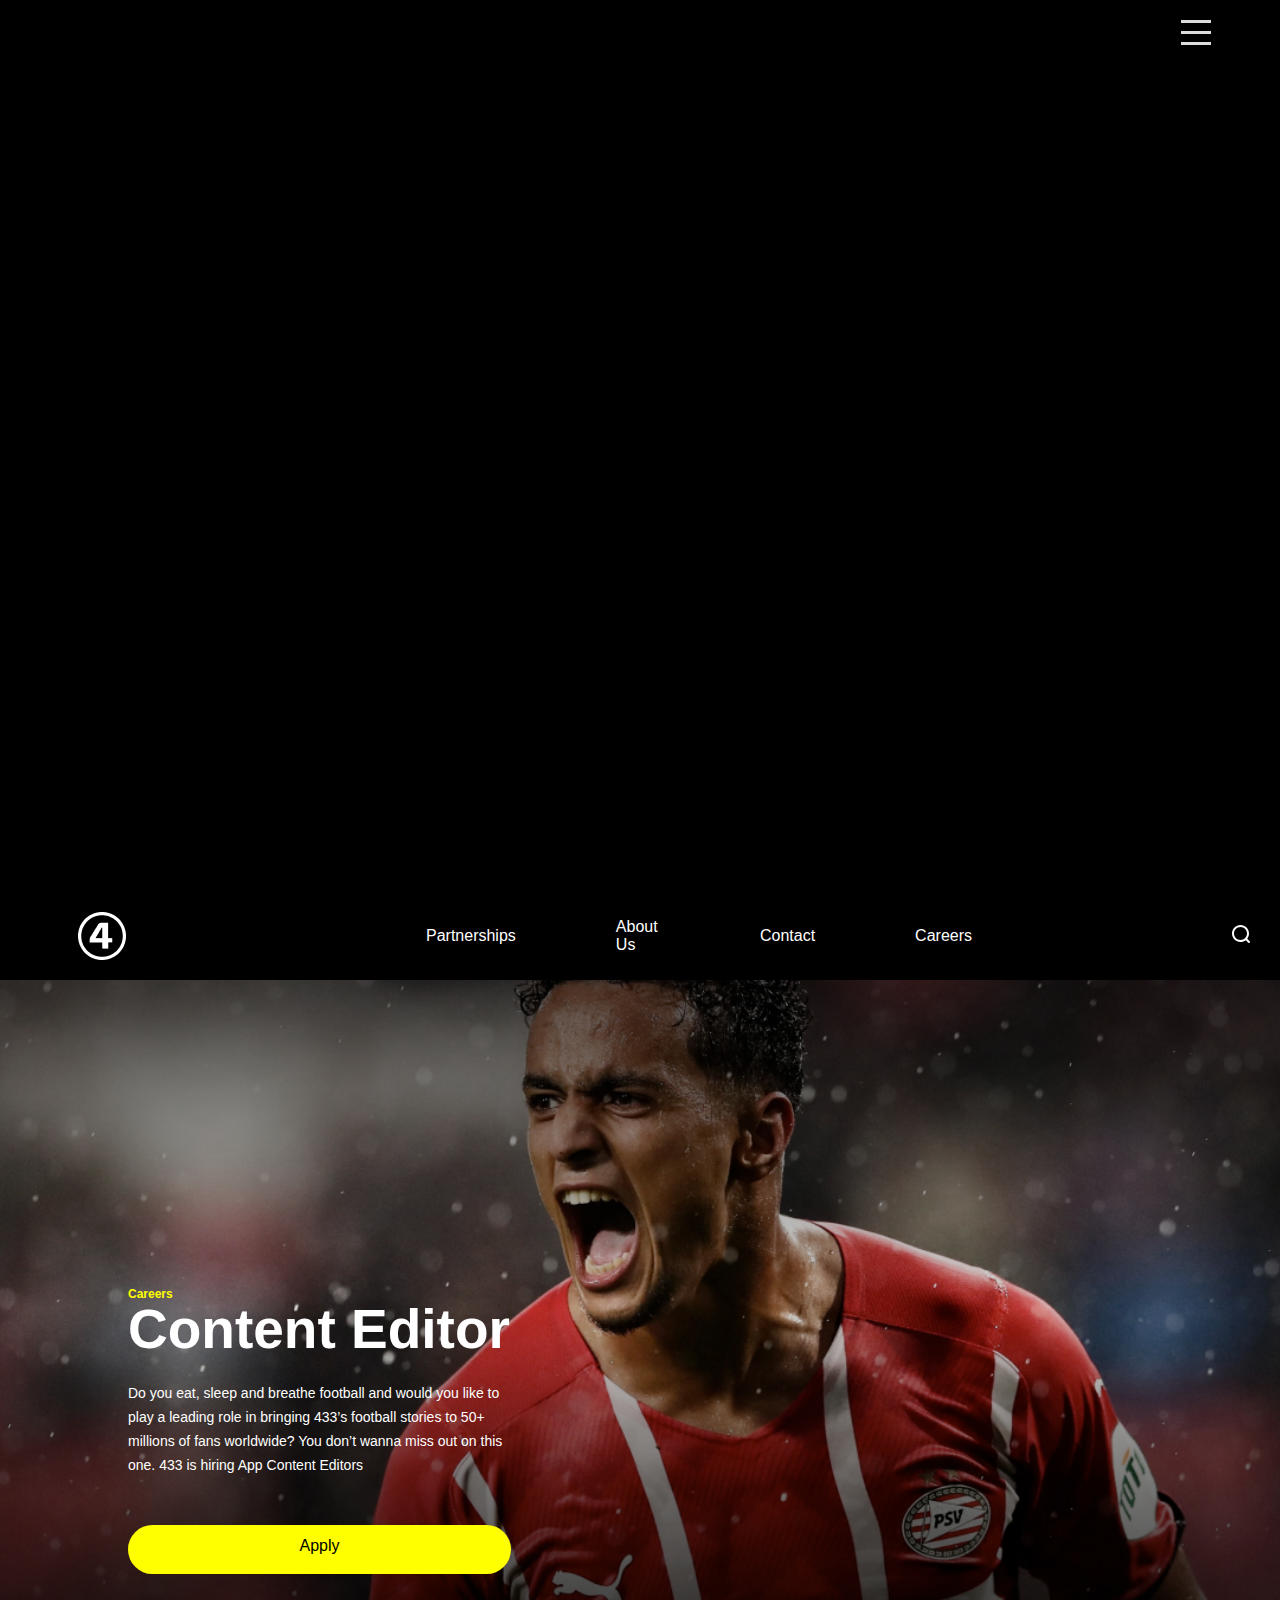
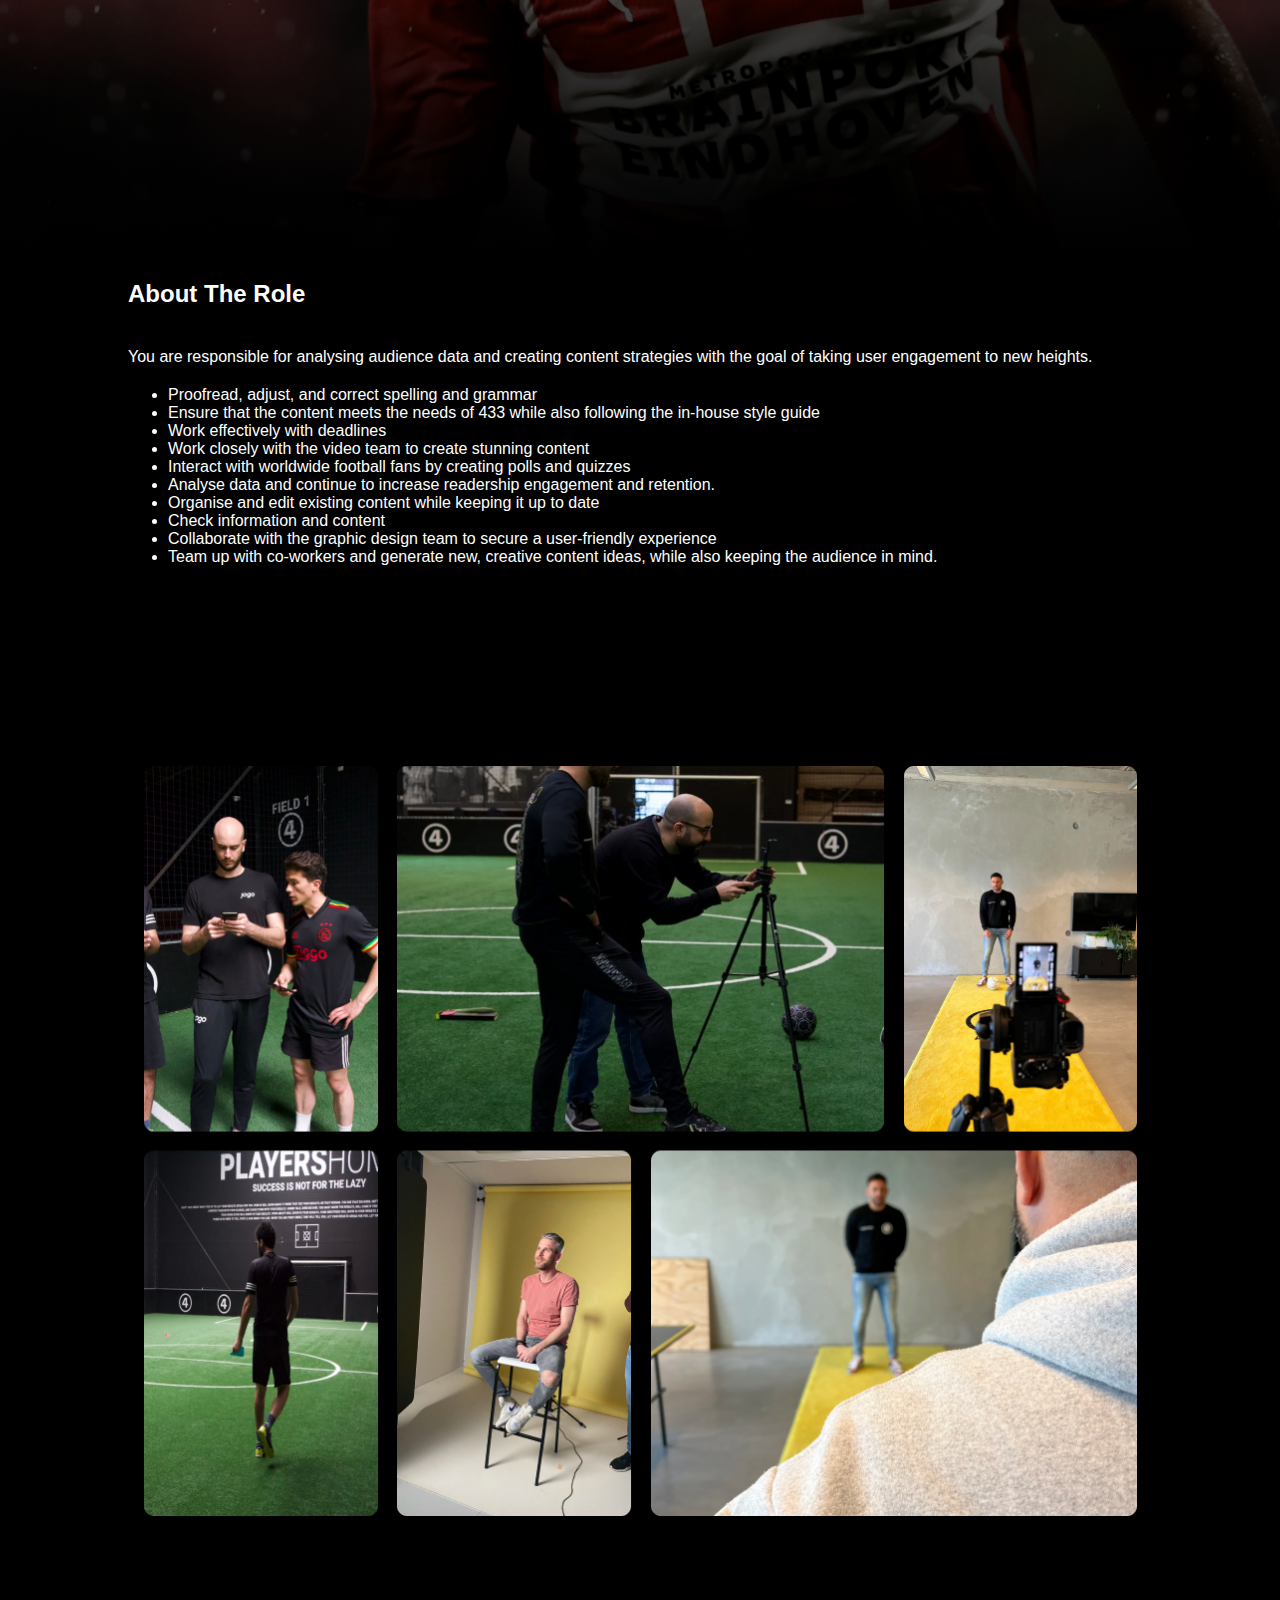
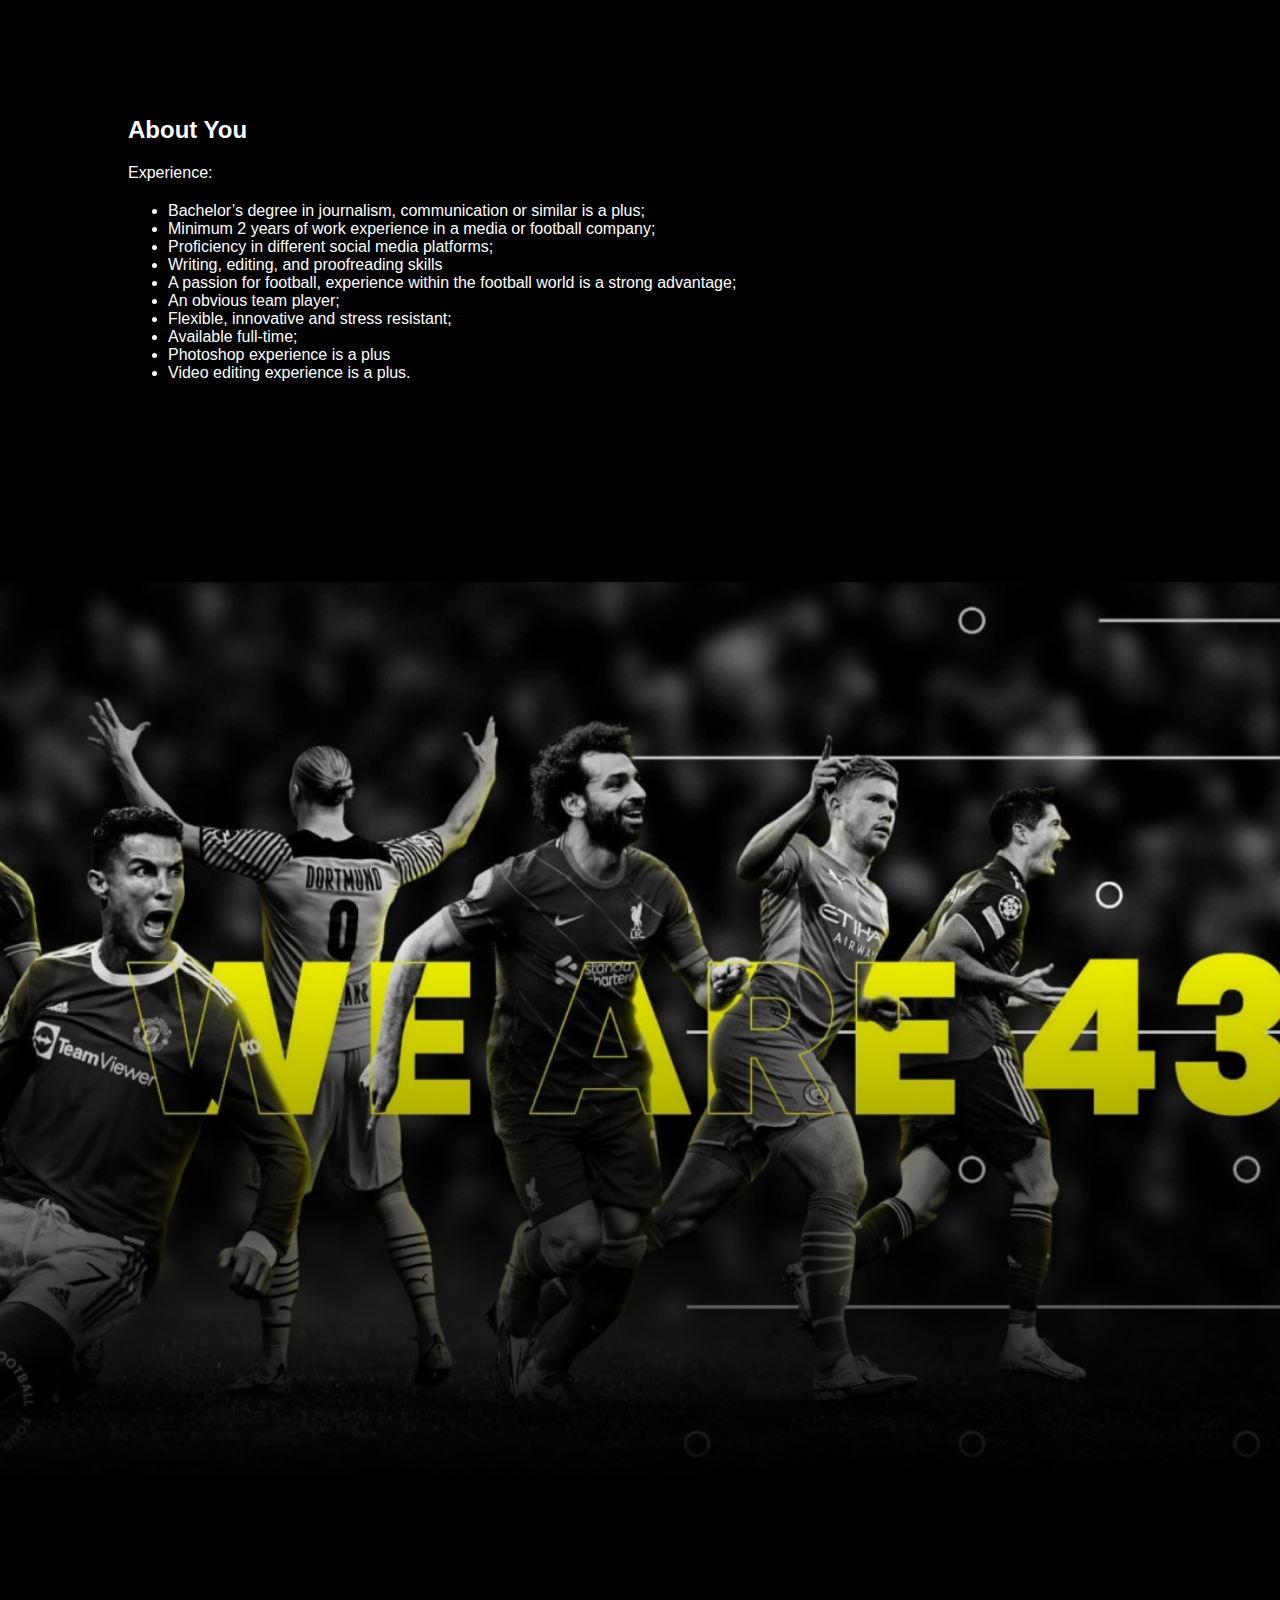
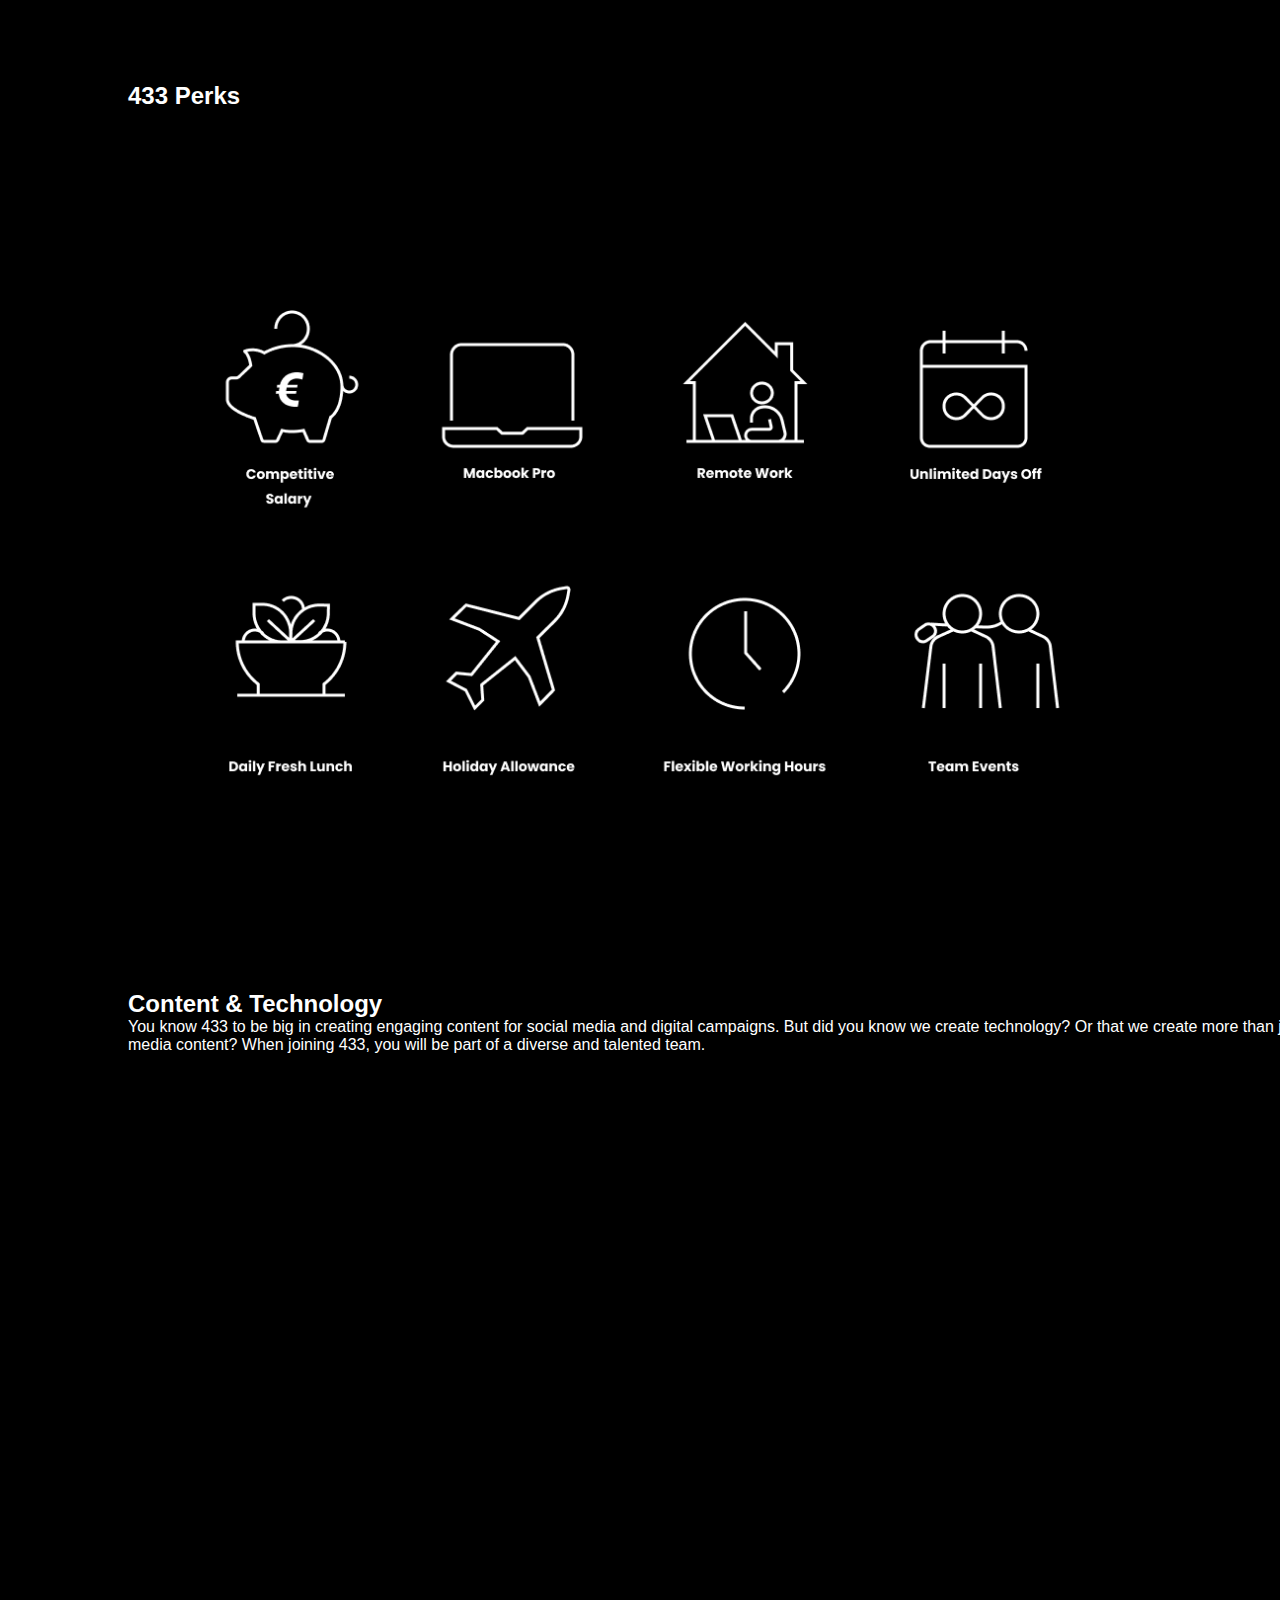
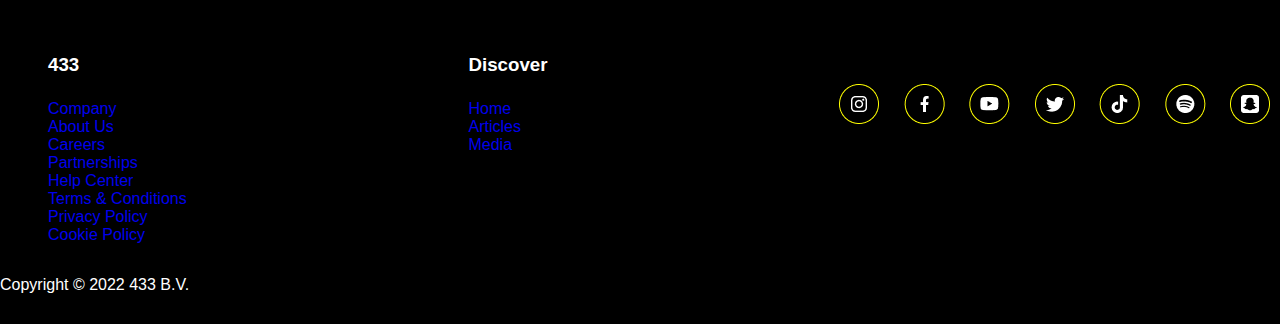
==== commit 13305a5a: "Update index.html" ====
--- a/index.html
+++ b/index.html
@@ -160,6 +160,16 @@
         </div>
      </div>
 
+     <div class="studio">
+        <div class="studioitem left">
+            <h2>CONTENT STUDIO</h2>
+            <p>You know 433 to be big in creating engaging content for social media and digital campaigns. But did you know we create technology? Or that we create more than just social media content? When joining 433, you will be part of a diverse and taWe tell your favorite football stories with our 433 Studios productions and editorial team. From documentaries to short films, podcasts, articles, and much more. With 433 you get the story behind the players. We give the fans first-hand access, making us the eyes and ears of the football fans and bringing you inside the locker room.lented team.</p>
+        </div>
+        <div class="studioitem right">
+            <h2>CONTENT STUDIO</h2>
+            <p>You know 433 to be big in creating engaging content for social media and digital campaigns. But did you know we create technology? Or that we create more than just social media content? When joining 433, you will be part of a diverse and taWe tell your favorite football stories with our 433 Studios productions and editorial team. From documentaries to short films, podcasts, articles, and much more. With 433 you get the story behind the players. We give the fans first-hand access, making us the eyes and ears of the football fans and bringing you inside the locker room.lented team.</p>
+        </div>
+     </div>
      <footer>
         <div class="wrapper">
             <div class="footer-container">
--- a/style.css
+++ b/style.css
@@ -13,7 +13,7 @@
 
 .nav-container {
     background: rgba(0, 0, 0, 0.64);
-    backdrop-filter: blur(20px);
+    
     height: 80px;
 }
 
@@ -21,6 +21,14 @@
    margin: 0 auto;
    width:100%;
    padding-left: 3rem;
+   
+}
+
+.wrapper1{
+    margin: 0 auto;
+   width:100%;
+   padding-left: 3rem;
+   margin-left: 80px;
 }
 
 nav {
@@ -58,6 +66,90 @@
     color: #FFFFFF;
     font-size: 16px;
     text-decoration: none;
+}
+
+.burgermenu{
+margin: 0;
+padding: 0;
+font-family: "Poppins";
+box-sizing: border-box;
+}
+
+.wrapperburger{
+    width: 90%;
+    margin: 0 auto;
+}
+
+.containerburger{
+    float: right;
+    height: 25px;
+    width: 40px;
+    margin-top: 20px;
+    display: flex;
+    flex-direction: column;
+    justify-content: space-between;
+    align-items: center;
+    cursor: pointer;
+}
+
+.menulogo{
+    height: 3px;
+    width: 30px;
+    background-color: #ddd;
+}
+
+.menuburger{
+    background-color: yellow;
+    width: 50%;
+    height: 100vh;
+    padding: 50px;
+    list-style: none;
+    color: #000000;
+    font-size: 20px;
+    text-align: center;
+    transform: translateX(-500px);
+    transition: 0.5s ;
+}
+
+.menuburger li{
+    padding: 30px 0;
+    text-decoration: none;
+}
+
+.showmenuburger{
+    transform: translateX(0);
+}
+
+.menuburger li:last-child{
+    border-bottom: none;
+}
+
+.menuburger li:first-child a{
+    font-weight: bold;
+}
+
+.menuburger li a{
+    font-family: "Poppins";
+    color: #000000;
+    text-decoration: none;
+    font-size: 20px;
+    transition: font-wight 0.2s;
+}
+
+.menuburger li a:hover{
+    font-weight: bold;
+}
+
+@media screen and (min-width:1000px){
+    .menuburger{
+        width: 500px;
+    }   
+}
+
+@media screen and (max-width:600px){
+    .menuburger li a{
+        font-size: 16px;
+    }
 }
 
 /*Header */
@@ -180,9 +272,10 @@
     background: linear-gradient(180deg, rgba(0, 0, 0, 0.3) 0%, rgba(0, 0, 0, 0) 36.46%, rgba(0, 0, 0, 0.58) 80.21%, #000000 100%), url(images/weare433.png);
     background-repeat: no-repeat;
     background-position: center;
-    background-size: contain;
+    background-size: cover;
     display: flex;
-    height: 760px;
+    height: 100vh;
+    width:100%;
     align-items: center;
 
 }
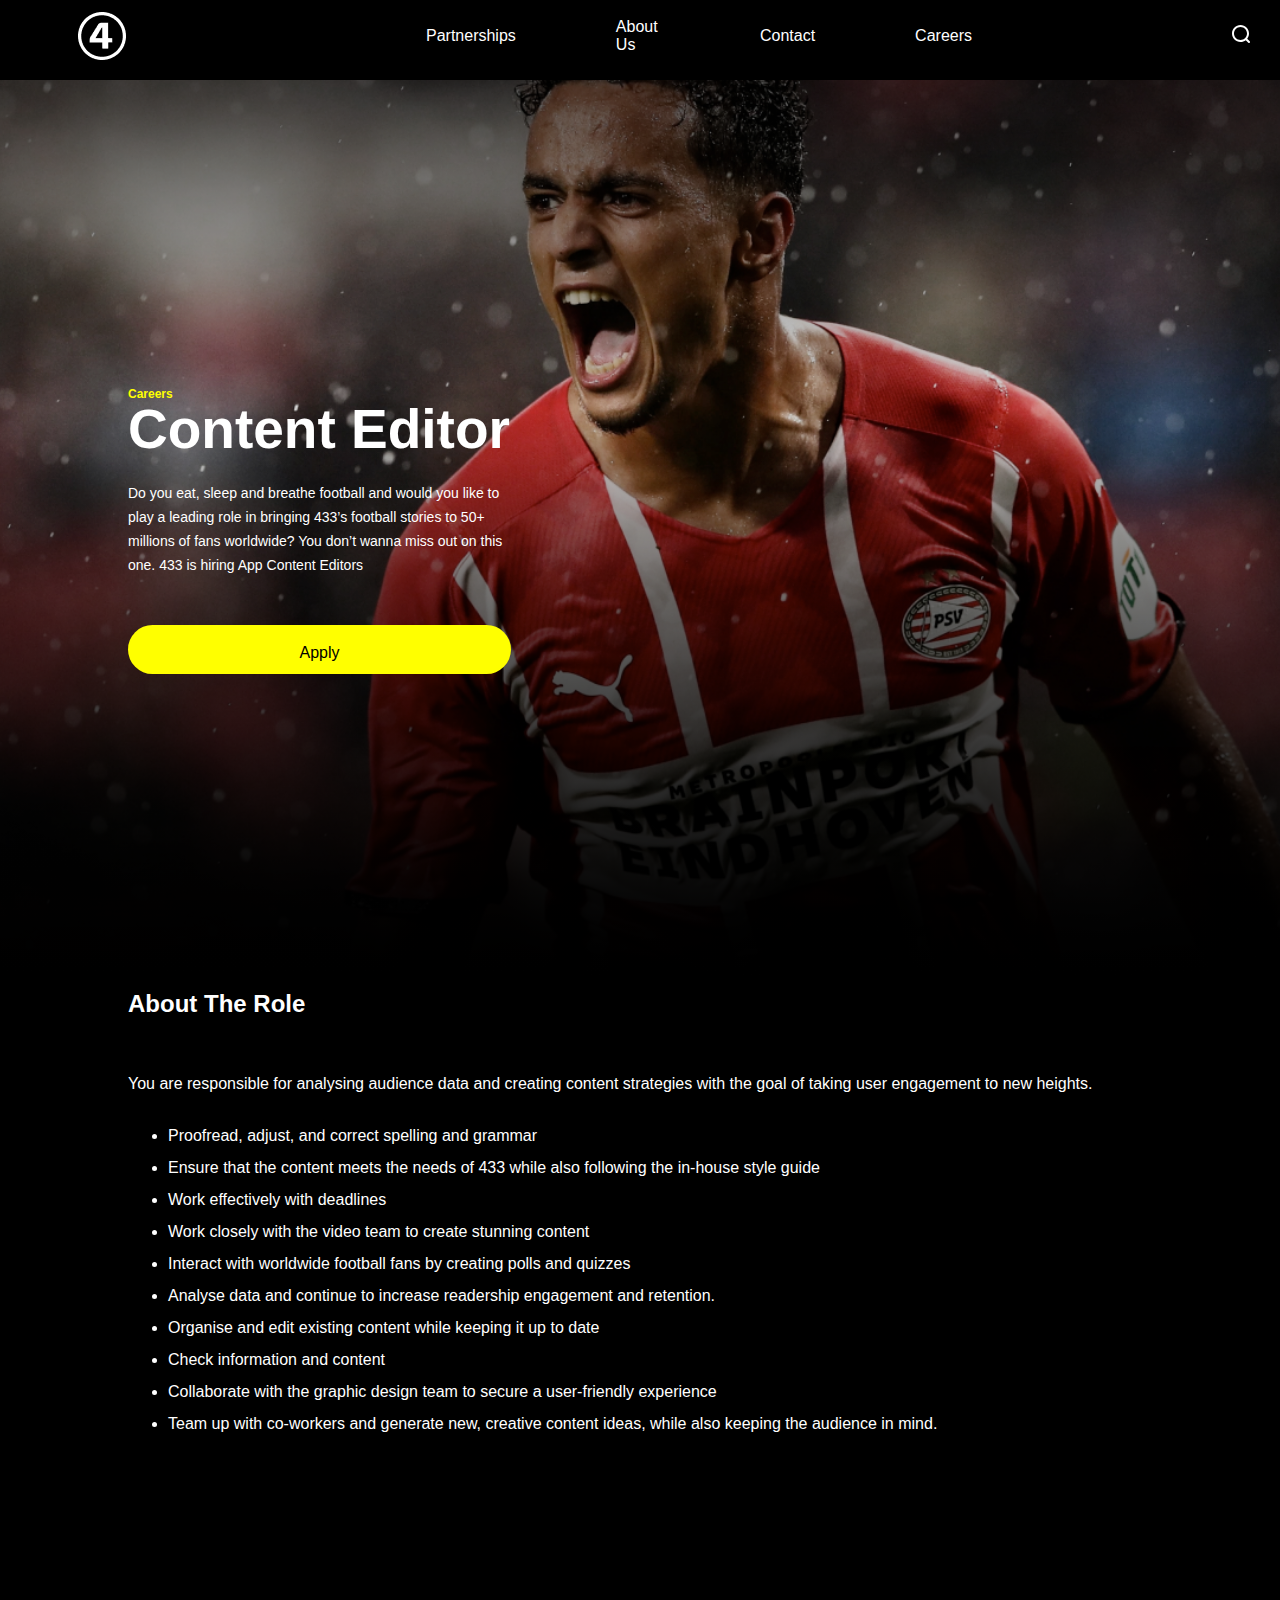
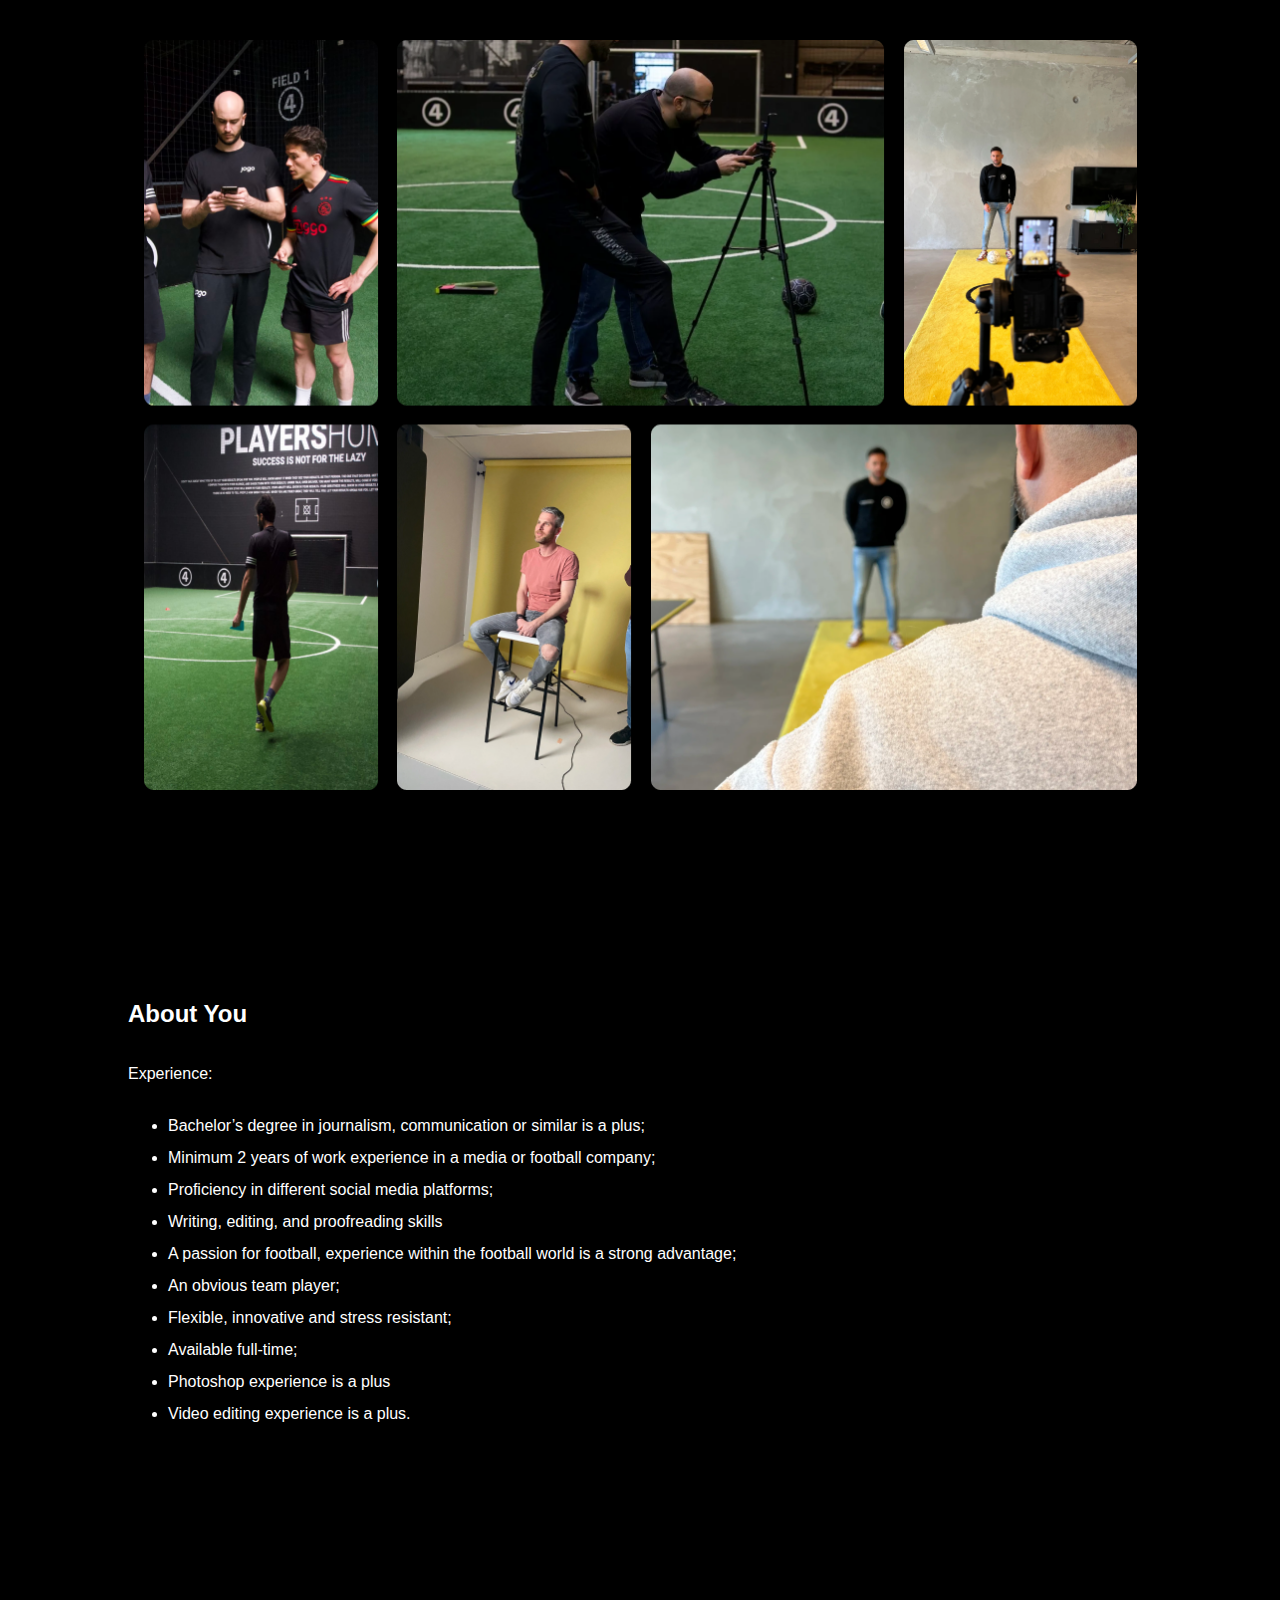
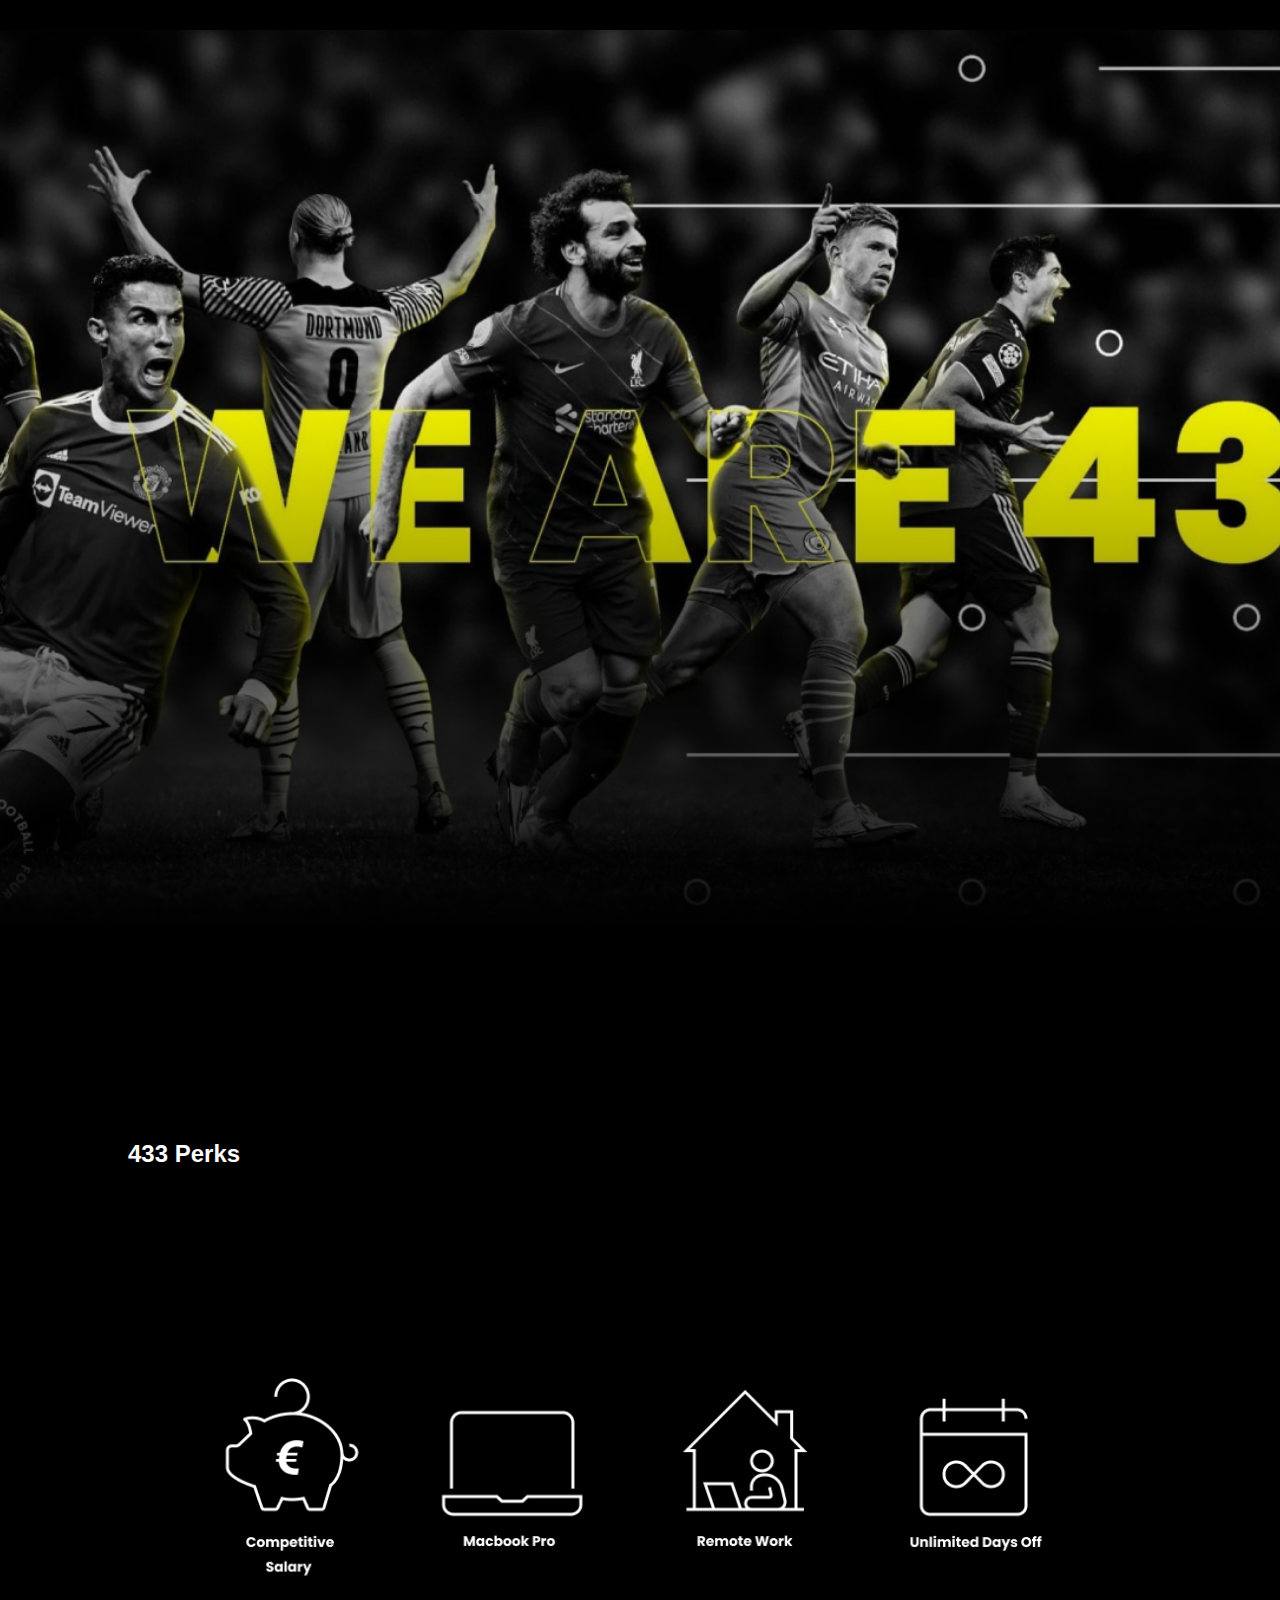
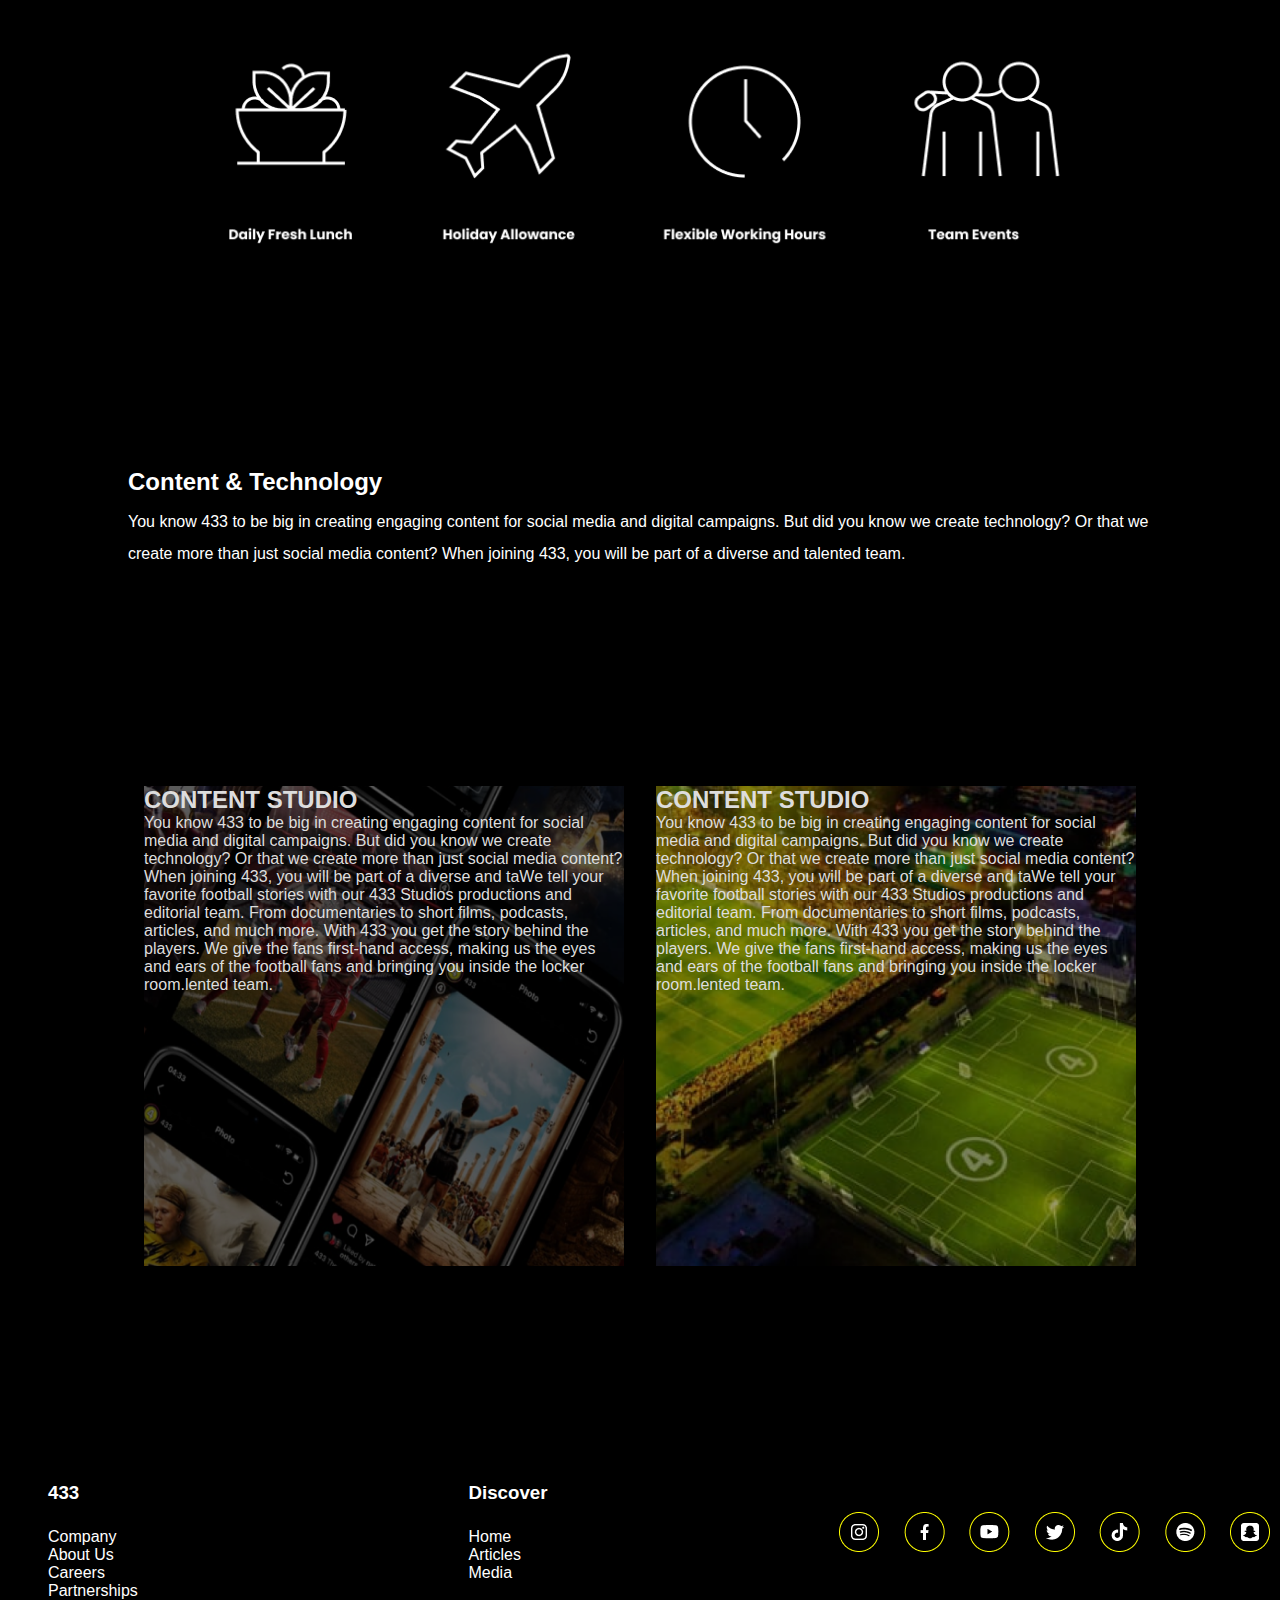
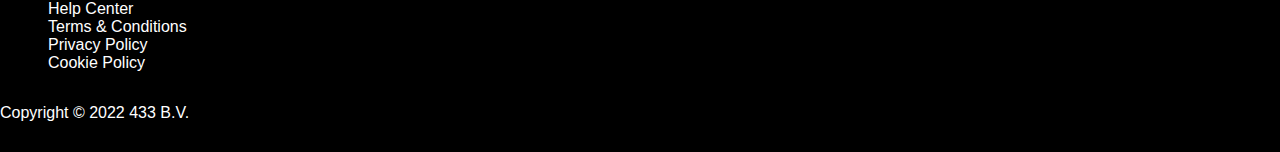
==== commit 257f52c6: "Update index.html" ====
--- a/index.html
+++ b/index.html
@@ -17,50 +17,42 @@
                 <div class="menulogo"></div>
             </div>
         </div>
+        <div class="menuburger-wrapper">
+            <div class="close-button">X</div>
+
+            <ul class="menuburger">
+                <li><a href="#">Home</a></li>
+                <li><a href="#">About</a></li>
+                <li><a href="#">Contact</a></li>
+                <li><a href="#">Careers</a></li>
+            </ul>
+
+        </div>
+     
+    </div>
     
-        <ul class="menuburger">
-            <li><a href="#">Home</a></li>
-            <li><a href="#">About</a></li>
-            <li><a href="#">Contact</a></li>
-            <li><a href="#">Careers</a></li>
-        </ul>
-        
-    </div>
-
     <div class="search-box">
         <input type="text" placeholder="Search here...">
     </div>
     
-   
     <div class="nav-container">
-        
         <div class="wrapper">
             <nav>
                 <div class="logo">
                     <img src="images/Logo.png" alt="">
-                    
-                </div>
-
+                </div>
+                
                 <ul class="nav-items">
-                    <li>
-                        <a href="https://www.433football.com/pages/puma">Partnerships</a>
-                    </li>
-                    <li>
-                        <a href="https://www.433football.com/pages/about-us">About Us</a>
-                    </li>
-                    <li>
-                        <a href="partnerships@by433.com">Contact</a>
-                    </li>
-                    <li>
-                        <a href="https://by433.recruitee.com/">Careers</a>
-                
+                    <li><a href="https://www.433football.com/pages/puma">Partnerships</a></li>
+                    <li><a href="https://www.433football.com/pages/about-us">About Us</a></li>
+                    <li><a href="partnerships@by433.com">Contact</a></li>
+                    <li><a href="https://by433.recruitee.com/">Careers</a></li>
                 </ul>
-            </li>
-            <div>
-                <a class="nav-btn-container" href="#">
-                    <img class="search-btn" src="images/search icon.svg" alt="">
-                </a>
-            </div>
+                <div>
+                    <a class="nav-btn-container" href="#">
+                        <img class="search-btn" src="images/search icon.svg" alt="">
+                    </a>
+                </div>
             </nav>
         </div>
     </div>
--- a/style.css
+++ b/style.css
@@ -26,9 +26,11 @@
 
 .wrapper1{
     margin: 0 auto;
-   width:100%;
    padding-left: 3rem;
    margin-left: 80px;
+   padding-right: 3rem;
+   margin-right: 80px;
+   line-height: 2;
 }
 
 nav {
@@ -56,7 +58,10 @@
     list-style: none;
     margin-right: 100px;
     align-content: center;
-}
+ 
+  
+}
+
 
 .nav-items li:nth-last-of-type(1) {
     margin: 0;
@@ -66,6 +71,7 @@
     color: #FFFFFF;
     font-size: 16px;
     text-decoration: none;
+
 }
 
 .burgermenu{
@@ -73,11 +79,17 @@
 padding: 0;
 font-family: "Poppins";
 box-sizing: border-box;
+position: absolute;
+display: none;
+width: 100%;
 }
 
 .wrapperburger{
-    width: 90%;
     margin: 0 auto;
+    position: absolute;
+    right: 0;
+    margin-right: 1rem;
+  
 }
 
 .containerburger{
@@ -129,7 +141,7 @@
 }
 
 .menuburger li a{
-    font-family: "Poppins";
+    font-family: "Poppins", sans-serif;
     color: #000000;
     text-decoration: none;
     font-size: 20px;
@@ -338,6 +350,42 @@
 
 }
 
+.studio{
+    color: #ddd;
+    display: flex;
+    padding: 0 3rem;
+    margin: 0 auto;
+    padding-left: 3rem;
+    margin-left: 80px;
+    padding-right: 3rem;
+    margin-right: 80px;
+}
+
+.studioitem{
+    margin: 1rem;
+    opacity: 100;
+}
+
+.studioitem.left{
+    background-image: url(images/PHONE\ 1\ \(2\).png);
+    background-repeat: no-repeat;
+    background-position: center;
+    background-size: cover;
+    height: 480px;
+    align-items: center;
+   
+}
+
+.studioitem.right{
+    background-image: url(images/stadium\ 1\ \(2\).png);
+    background-repeat: no-repeat;
+    background-position: center;
+    background-size: cover;
+    height: 480px;
+    align-items: center;
+    
+}
+
 /*Footer */
 
 footer {
@@ -382,7 +430,7 @@
     margin: 0 10px;
 }
 
-.footer-container .footer-nav ul{
+.footer-container .footer-nav a {
     color: #FFFFFF;
 }
 
@@ -516,16 +564,16 @@
     background-repeat: no-repeat;
     background-position: center;
     background-size: contain;
-    height: 360px;
-    align-items: center;
-    margin-top: auto;
+    height: 300px;
+    align-items: center;
+    width: auto;
 
 }
 
 label{
 display: block;
 margin-bottom: 0.5rem;
-margin:1rem  0 1rem 0.3rem
+margin: 1rem  0 1rem 0.3rem;
 }
 
 
@@ -551,15 +599,19 @@
     color: #FFFFFF;
     align-content: center;
     margin-left: auto;
-    margin-right: auto
+    margin-right: auto;
+   
 }
 
 .form-stepactive{
     margin-top:30px;
     margin-bottom: 50px;
     align-items: center;
+    
    
 }
+
+
 
 .input-group{
     margin: 2rem0;
@@ -630,10 +682,10 @@
 
 .upload-container{
     align-content: center;
-    margin-left: 550px;
-    margin-top: 150px;
-    margin-bottom: 0px;
-    align-items: center;
+    width: 100%;
+    display: flex;
+    margin-top: 130px;
+    justify-content: space-between;
 }
 
 .upload_hide {
@@ -688,3 +740,14 @@
     top: 0;
 }
 
+
+
+
+@media (max-width:1000px){
+    .burgermenu{
+        display:block;
+    }
+    nav{
+        display: none;
+    }
+}
